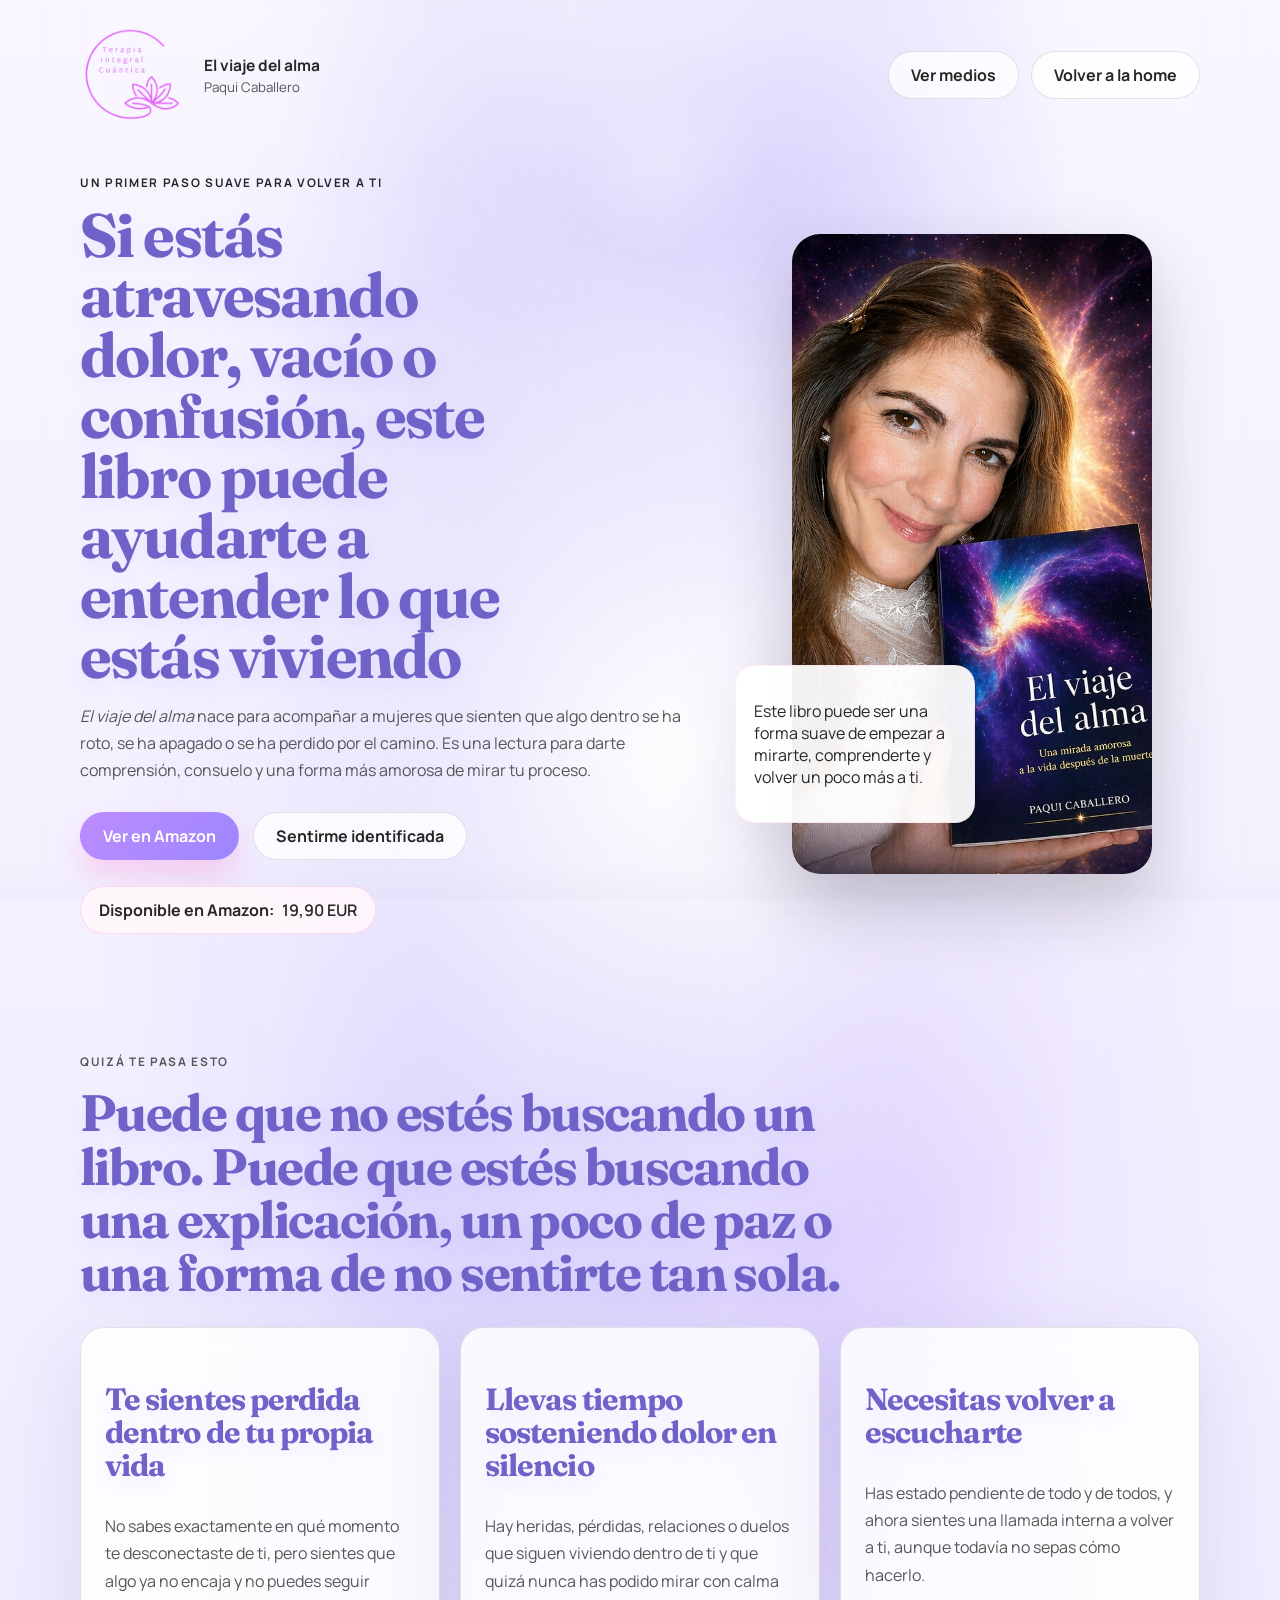
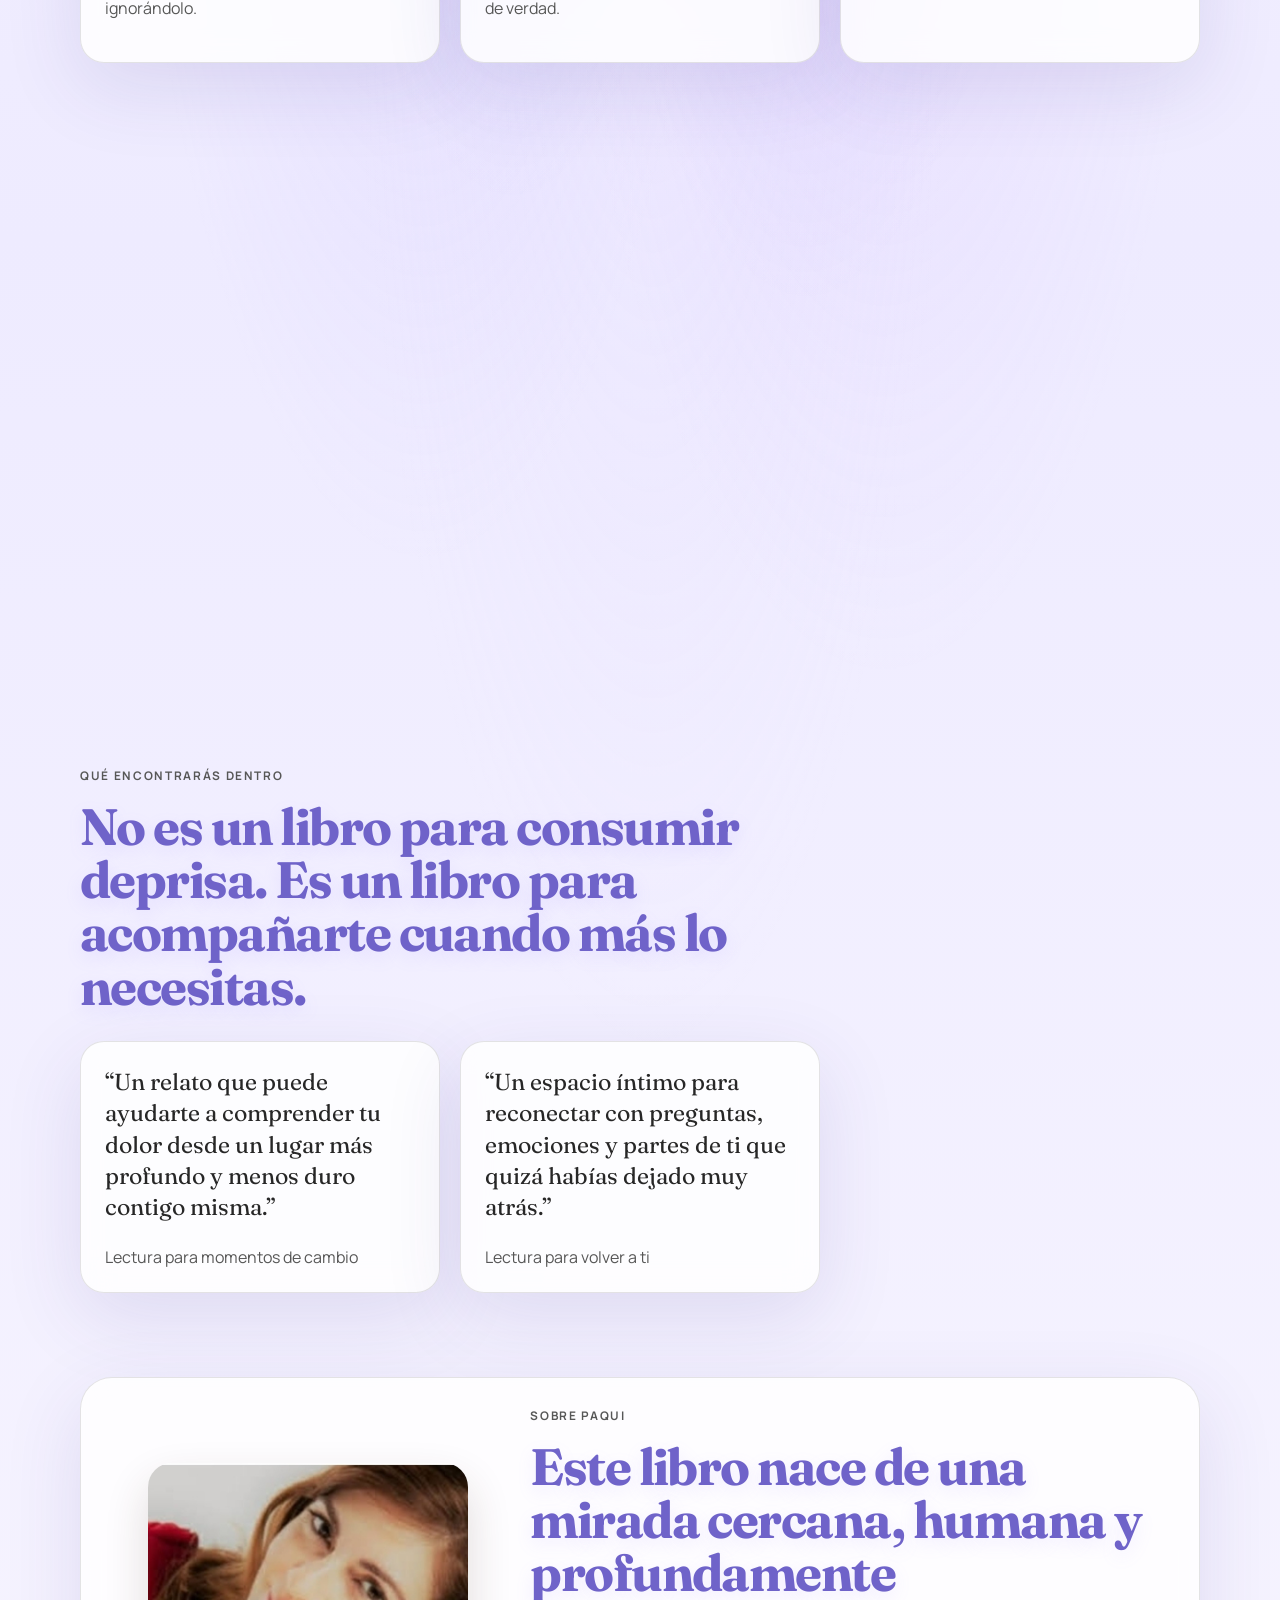
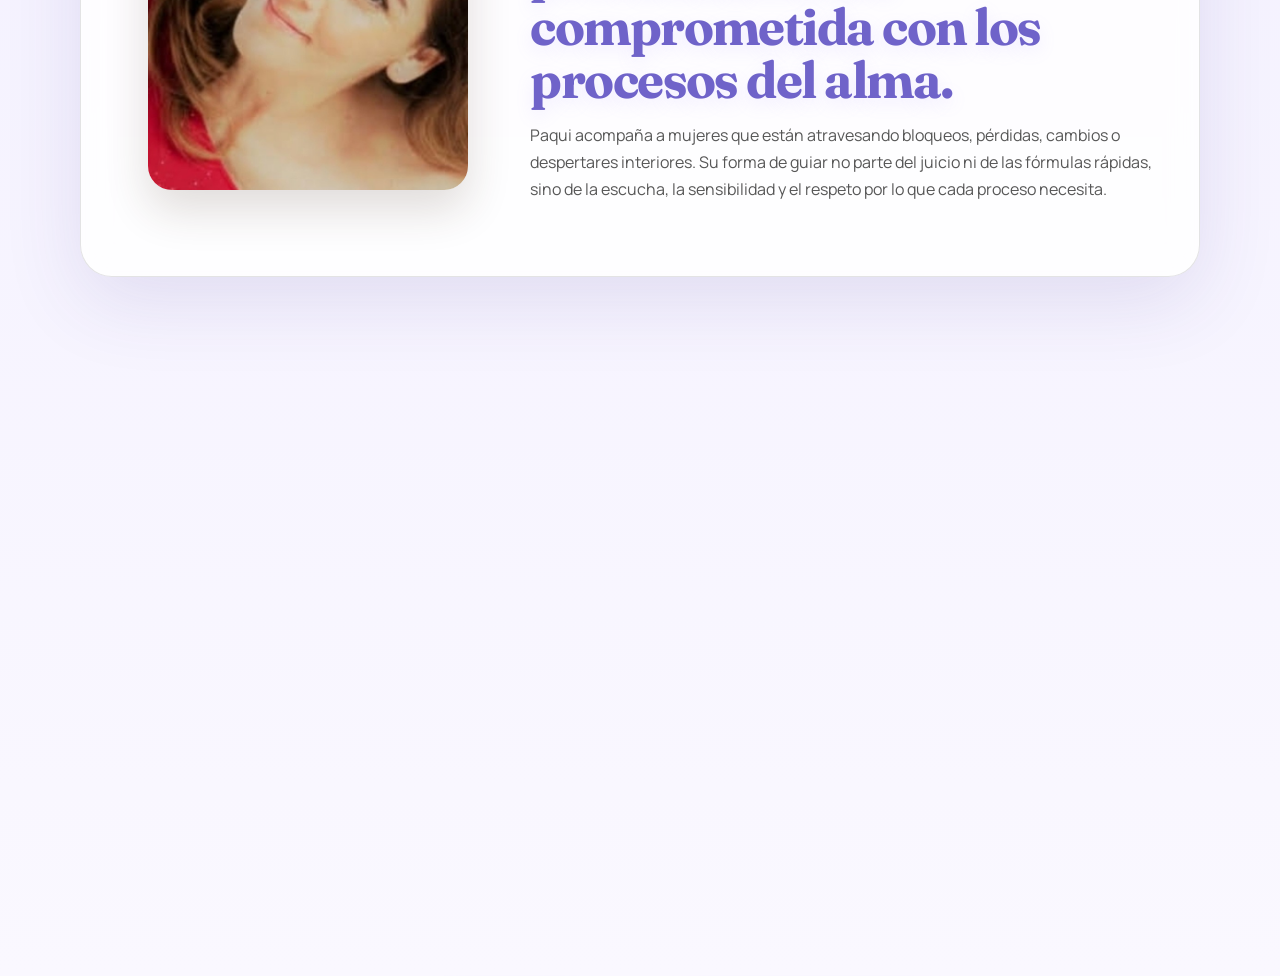
==== libro.html @ ac54642c "Initial commit: Terapia Integral Cuántica site" ====
<!DOCTYPE html>
<html lang="es">
<head>
  <meta charset="UTF-8">
  <meta name="viewport" content="width=device-width, initial-scale=1.0">
  <title>El viaje del alma | Disponible en Amazon</title>
  <meta
    name="description"
    content="Descubre El viaje del alma, el libro de Paqui Caballero, y encuéntralo en Amazon."
  >
  <link rel="preconnect" href="https://fonts.googleapis.com">
  <link rel="preconnect" href="https://fonts.gstatic.com" crossorigin>
  <link href="https://fonts.googleapis.com/css2?family=Fraunces:opsz,wght@9..144,500;9..144,700&family=Manrope:wght@400;500;600;700&display=swap" rel="stylesheet">
  <link rel="stylesheet" href="./styles.css">
</head>
<body class="theme-book">
  <div class="page-shell">
    <header class="site-header simple">
      <a class="brand" href="./index.html">
        <span class="brand-mark">
          <img src="./logo-web.png" alt="Logo de Terapia Integral Cuántica">
        </span>
        <span class="brand-copy">
          <strong>El viaje del alma</strong>
          <small>Paqui Caballero</small>
        </span>
      </a>
      <div class="header-actions">
        <a class="button button-ghost" href="./medios.html">Ver medios</a>
        <a class="button button-ghost" href="./index.html">Volver a la home</a>
      </div>
    </header>

    <main>
      <section class="book-hero">
        <div class="book-copy">
          <p class="eyebrow">Un primer paso suave para volver a ti</p>
          <h1>Si estás atravesando dolor, vacío o confusión, este libro puede ayudarte a entender lo que estás viviendo</h1>
          <p class="hero-text">
            <em>El viaje del alma</em> nace para acompañar a mujeres que sienten que algo dentro se ha roto,
            se ha apagado o se ha perdido por el camino. Es una lectura para darte comprensión, consuelo y una forma
            más amorosa de mirar tu proceso.
          </p>
          <div class="hero-actions">
            <a class="button" href="https://www.amazon.es/El-viaje-del-alma-amorosa/dp/8409813076" target="_blank" rel="noreferrer">Ver en Amazon</a>
            <a class="button button-secondary" href="#que-encontraras">Sentirme identificada</a>
          </div>
          <div class="offer-ribbon">
            <strong>Disponible en Amazon:</strong> 19,90 EUR
          </div>
        </div>
        <div class="book-mock">
          <div class="book-photo-frame">
            <img src="./assets/book/paqui-libro.jpeg" alt="Paqui Caballero sosteniendo el libro El viaje del alma">
          </div>
          <div class="floating-note">
            <p>Este libro puede ser una forma suave de empezar a mirarte, comprenderte y volver un poco más a ti.</p>
          </div>
        </div>
      </section>

      <section class="section" id="que-encontraras">
        <div class="section-heading">
          <p class="eyebrow">Quizá te pasa esto</p>
          <h2>Puede que no estés buscando un libro. Puede que estés buscando una explicación, un poco de paz o una forma de no sentirte tan sola.</h2>
        </div>
        <div class="book-grid">
          <article class="soft-card">
            <h3>Te sientes perdida dentro de tu propia vida</h3>
            <p>No sabes exactamente en qué momento te desconectaste de ti, pero sientes que algo ya no encaja y no puedes seguir ignorándolo.</p>
          </article>
          <article class="soft-card">
            <h3>Llevas tiempo sosteniendo dolor en silencio</h3>
            <p>Hay heridas, pérdidas, relaciones o duelos que siguen viviendo dentro de ti y que quizá nunca has podido mirar con calma de verdad.</p>
          </article>
          <article class="soft-card">
            <h3>Necesitas volver a escucharte</h3>
            <p>Has estado pendiente de todo y de todos, y ahora sientes una llamada interna a volver a ti, aunque todavía no sepas cómo hacerlo.</p>
          </article>
        </div>
      </section>

      <section class="section accent-panel">
        <div class="section-heading narrow">
          <p class="eyebrow">Lo que este libro puede darte</p>
          <h2>No necesitas tenerlo todo claro. A veces solo necesitas una lectura que ponga palabras a lo que te está pasando.</h2>
          <p>
            Este libro está pensado para ayudarte a parar un momento, reconocerte en sus páginas y sentir que lo que vives
            tiene sentido, nombre y un camino posible de transformación.
          </p>
        </div>
        <div class="funnel-grid compact">
          <article>
            <strong>Más comprensión</strong>
            <p>Entender mejor lo que sientes cuando por dentro todo parece confuso.</p>
          </article>
          <article>
            <strong>Más calma</strong>
            <p>Sentir alivio al descubrir que lo que te pasa no es locura ni debilidad.</p>
          </article>
          <article>
            <strong>Más conexión</strong>
            <p>Volver a mirarte con más amor, verdad y profundidad en un momento delicado.</p>
          </article>
        </div>
      </section>

      <section class="section">
        <div class="section-heading">
          <p class="eyebrow">Qué encontrarás dentro</p>
          <h2>No es un libro para consumir deprisa. Es un libro para acompañarte cuando más lo necesitas.</h2>
        </div>
        <div class="testimonial-grid">
          <blockquote>
            <p>“Un relato que puede ayudarte a comprender tu dolor desde un lugar más profundo y menos duro contigo misma.”</p>
            <cite>Lectura para momentos de cambio</cite>
          </blockquote>
          <blockquote>
            <p>“Un espacio íntimo para reconectar con preguntas, emociones y partes de ti que quizá habías dejado muy atrás.”</p>
            <cite>Lectura para volver a ti</cite>
          </blockquote>
        </div>
      </section>

      <section class="section">
        <div class="author-feature">
          <div class="author-feature-image">
            <img src="./media-kit-assets/asset-001.png" alt="Paqui Caballero">
          </div>
          <div class="author-feature-copy section-heading narrow">
            <p class="eyebrow">Sobre Paqui</p>
            <h2>Este libro nace de una mirada cercana, humana y profundamente comprometida con los procesos del alma.</h2>
            <p>
              Paqui acompaña a mujeres que están atravesando bloqueos, pérdidas, cambios o despertares interiores.
              Su forma de guiar no parte del juicio ni de las fórmulas rápidas, sino de la escucha, la sensibilidad
              y el respeto por lo que cada proceso necesita.
            </p>
          </div>
        </div>
      </section>

      <section class="section checkout-panel" id="pedido">
        <div class="checkout-box">
          <div class="checkout-copy">
            <p class="eyebrow">Consíguelo en Amazon</p>
            <h2>Si sientes que este libro es para ti, puedes encontrarlo ya en Amazon.</h2>
            <p>Puedes leer su ficha, ver el precio actualizado y pedirlo directamente desde allí, con la tranquilidad de hacerlo a tu ritmo.</p>
            <ul class="check-list">
              <li>Libro disponible en Amazon</li>
              <li>Precio actual: 19,90 EUR</li>
              <li>Una forma sencilla de empezar cuando lo sientas</li>
            </ul>
          </div>
          <div class="checkout-form checkout-form-static">
            <a class="button" href="https://www.amazon.es/El-viaje-del-alma-amorosa/dp/8409813076" target="_blank" rel="noreferrer">Comprar en Amazon</a>
            <a class="button button-secondary" href="mailto:hola.terapia.integral.cuantica@gmail.com?subject=Consulta%20sobre%20el%20libro%20El%20viaje%20del%20alma">Quiero hacer una consulta</a>
          </div>
        </div>
      </section>
    </main>
  </div>

  <script src="./script.js"></script>
</body>
</html>
---- styles.css ----
:root {
  --bg: #f3efff;
  --panel: rgba(255, 255, 255, 0.84);
  --panel-strong: #ffffff;
  --ink: #272727;
  --muted: #575757;
  --line: rgba(39, 39, 39, 0.12);
  --gold: #9d86ff;
  --gold-deep: #bc8cff;
  --clay: #7f73f2;
  --heading-tint: #6f63c9;
  --heading-shadow: 0 6px 18px rgba(157, 134, 255, 0.14);
  --forest: #272727;
  --mist: #ece4ff;
  --shadow: 0 24px 80px rgba(69, 53, 139, 0.12);
  --radius-xl: 32px;
  --radius-lg: 24px;
  --radius-md: 18px;
  --max-width: 1180px;
}

* {
  box-sizing: border-box;
}

html {
  scroll-behavior: smooth;
  background-color: #f3efff;
}

body {
  margin: 0;
  min-height: 100vh;
  font-family: "Manrope", sans-serif;
  color: var(--ink);
  background-color: #f3efff;
  background:
    radial-gradient(circle at 18% 12%, rgba(255, 255, 255, 0.98), transparent 30%),
    radial-gradient(circle at 78% 16%, rgba(157, 134, 255, 0.16), transparent 28%),
    radial-gradient(circle at 62% 12%, rgba(126, 115, 242, 0.16), transparent 23%),
    radial-gradient(circle at 28% 28%, rgba(203, 183, 255, 0.22), transparent 24%),
    radial-gradient(circle at 24% 78%, rgba(188, 140, 255, 0.08), transparent 26%),
    radial-gradient(circle at 86% 84%, rgba(157, 134, 255, 0.1), transparent 22%),
    linear-gradient(180deg, #faf8ff 0%, #f0ecff 48%, #fbf9ff 100%);
}

body.theme-book {
  background-color: #f1ebff;
  background:
    radial-gradient(circle at 54% 18%, rgba(255, 255, 255, 0.99), transparent 15%),
    radial-gradient(circle at 55% 20%, rgba(255, 236, 207, 0.18), transparent 7%),
    radial-gradient(ellipse at 40% 16%, rgba(92, 98, 230, 0.16), transparent 23%),
    radial-gradient(ellipse at 63% 16%, rgba(123, 103, 244, 0.2), transparent 25%),
    radial-gradient(ellipse at 33% 24%, rgba(167, 144, 255, 0.18), transparent 26%),
    radial-gradient(ellipse at 69% 25%, rgba(188, 140, 255, 0.16), transparent 28%),
    radial-gradient(ellipse at 51% 30%, rgba(219, 205, 255, 0.16), transparent 34%),
    linear-gradient(180deg, #f9f6ff 0%, #eeebff 44%, #faf8ff 100%);
}

body::before {
  content: "";
  position: fixed;
  inset: 0;
  pointer-events: none;
  background:
    radial-gradient(circle at 50% 24%, rgba(255, 255, 255, 0.12), transparent 18%),
    linear-gradient(transparent 95%, rgba(39, 39, 39, 0.025) 100%),
    repeating-linear-gradient(
      90deg,
      transparent 0,
      transparent 42px,
      rgba(157, 134, 255, 0.018) 42px,
      rgba(157, 134, 255, 0.018) 43px
    );
  opacity: 0.68;
}

body.theme-book::before {
  background:
    radial-gradient(circle at 52% 18%, rgba(255, 255, 255, 0.34), transparent 10%),
    radial-gradient(ellipse at 43% 22%, rgba(163, 149, 255, 0.1), transparent 18%),
    radial-gradient(ellipse at 59% 22%, rgba(122, 107, 242, 0.12), transparent 18%),
    linear-gradient(transparent 95%, rgba(39, 39, 39, 0.02) 100%),
    repeating-linear-gradient(
      90deg,
      transparent 0,
      transparent 42px,
      rgba(157, 134, 255, 0.014) 42px,
      rgba(157, 134, 255, 0.014) 43px
    );
  opacity: 0.76;
}

.page-shell {
  width: min(calc(100% - 32px), var(--max-width));
  margin: 0 auto;
  padding-bottom: 64px;
}

.site-header {
  position: sticky;
  top: 0;
  z-index: 10;
  display: flex;
  align-items: center;
  justify-content: space-between;
  gap: 18px;
  padding: 20px 0;
  backdrop-filter: blur(16px);
}

.site-header.simple {
  position: relative;
}

.brand {
  display: inline-flex;
  align-items: center;
  gap: 14px;
  text-decoration: none;
  color: inherit;
}

.brand-mark {
  display: inline-grid;
  place-items: center;
  width: 110px;
  height: 110px;
  border-radius: 0;
  background: transparent;
  border: 0;
  font-weight: 700;
  letter-spacing: 0.08em;
  overflow: hidden;
  box-shadow: none;
}

.brand-mark img {
  width: 110px;
  height: 110px;
  object-fit: contain;
  display: block;
}

.brand-copy {
  display: flex;
  flex-direction: column;
  gap: 2px;
}

.brand-copy strong {
  font-size: 0.97rem;
}

.brand-copy small {
  color: var(--muted);
}

.site-nav {
  display: inline-flex;
  gap: 20px;
  flex-wrap: wrap;
}

.site-nav a {
  color: var(--muted);
  text-decoration: none;
  font-size: 0.96rem;
}

.site-nav a:hover,
.site-nav a:focus-visible {
  color: var(--ink);
}

.header-actions {
  display: flex;
  gap: 12px;
  flex-wrap: wrap;
}

.button {
  display: inline-flex;
  align-items: center;
  justify-content: center;
  min-height: 48px;
  padding: 0 22px;
  border-radius: 999px;
  border: 1px solid transparent;
  background: linear-gradient(135deg, var(--gold-deep), var(--gold));
  color: #ffffff;
  font-weight: 700;
  text-decoration: none;
  box-shadow: 0 16px 28px rgba(255, 102, 196, 0.24);
  transition: transform 180ms ease, box-shadow 180ms ease, background 180ms ease;
}

.button:hover,
.button:focus-visible {
  transform: translateY(-2px);
  box-shadow: 0 22px 32px rgba(255, 102, 196, 0.34);
}

.button[disabled] {
  opacity: 0.72;
  pointer-events: none;
  transform: none;
  box-shadow: none;
}

.button-secondary,
.button-ghost {
  background: rgba(255, 255, 255, 0.76);
  color: var(--ink);
  border-color: rgba(39, 39, 39, 0.12);
  box-shadow: none;
}

.hero,
.book-hero {
  display: grid;
  grid-template-columns: 1.25fr 0.9fr;
  gap: 32px;
  align-items: center;
  padding: 24px 0 34px;
}

.media-hero {
  display: grid;
  grid-template-columns: 1.2fr 0.8fr;
  gap: 28px;
  align-items: center;
  padding: 22px 0 32px;
}

.media-hero-card,
.press-card,
.media-callout-card {
  background: var(--panel);
  border: 1px solid var(--line);
  box-shadow: var(--shadow);
  border-radius: var(--radius-xl);
  backdrop-filter: blur(14px);
}

.media-hero-card {
  padding: 28px;
}

.media-stat + .media-stat {
  margin-top: 18px;
}

.media-stat strong {
  display: block;
  font-family: "Fraunces", serif;
  font-size: 3rem;
  line-height: 0.95;
  margin-bottom: 6px;
}

.media-stat span,
.media-hero-card p {
  color: var(--muted);
  line-height: 1.7;
}

.press-grid {
  display: grid;
  grid-template-columns: repeat(2, minmax(0, 1fr));
  gap: 22px;
}

.press-card {
  display: grid;
  gap: 16px;
  padding: 24px;
}

.press-card h3 {
  margin: 0;
}

.press-card p {
  margin: 0;
  color: var(--muted);
  line-height: 1.72;
}

.press-meta {
  display: flex;
  gap: 10px;
  flex-wrap: wrap;
  align-items: center;
  color: var(--muted);
  font-size: 0.95rem;
}

.media-callout-card {
  display: grid;
  grid-template-columns: 1.15fr auto;
  gap: 22px;
  align-items: center;
  padding: 28px 30px;
}

.media-callout-card h2 {
  margin: 0;
}

.media-video-card {
  display: grid;
  grid-template-columns: 1.02fr 0.98fr;
  gap: 24px;
  align-items: center;
  padding: 24px;
  background: var(--panel);
  border: 1px solid var(--line);
  border-radius: var(--radius-xl);
  box-shadow: var(--shadow);
  backdrop-filter: blur(14px);
}

.media-video-grid {
  display: grid;
  gap: 22px;
}

.media-video-copy h3 {
  margin: 12px 0 12px;
}

.media-video-copy p {
  margin: 0 0 20px;
  color: var(--muted);
  line-height: 1.75;
}

.media-hero h1,
.hero h1,
.book-hero h1,
.section-heading h2,
.contact-panel h2,
.checkout-copy h2,
.offer-copy h3,
.program-card h3,
.soft-card h3,
.method-card h3,
.press-card h3,
.media-video-copy h3,
.media-callout-card h2,
.faq-list summary,
.trust-strip strong {
  font-family: "Fraunces", serif;
  font-weight: 700;
  letter-spacing: -0.03em;
  color: var(--heading-tint);
  text-shadow: var(--heading-shadow);
}

.media-hero h1,
.hero h1,
.book-hero h1 {
  font-size: clamp(2.35rem, 4.8vw, 4.6rem);
  line-height: 0.98;
  margin: 0 0 16px;
  max-width: 12ch;
}

.hero-text,
.section-heading p,
.offer-copy p,
.program-card p,
.faq-list p,
.contact-panel p,
.checkout-copy p,
.soft-card p {
  color: var(--muted);
  line-height: 1.7;
}

.eyebrow {
  margin: 0 0 14px;
  text-transform: uppercase;
  letter-spacing: 0.14em;
  font-size: 0.74rem;
  font-weight: 700;
  color: var(--forest);
}

.hero-actions,
.contact-actions {
  display: flex;
  gap: 14px;
  flex-wrap: wrap;
  margin-top: 28px;
}

.hero-signals,
.ladder,
.check-list {
  margin: 28px 0 0;
  padding-left: 18px;
  color: var(--muted);
  line-height: 1.75;
}

.hero-card,
.offer-spotlight,
.program-card,
.method-card,
.soft-card,
.checkout-box,
.trust-strip,
.contact-panel,
.testimonial-grid blockquote,
.faq-list details,
.retreat-card,
.community-section,
.accent-panel {
  background: var(--panel);
  border: 1px solid var(--line);
  box-shadow: var(--shadow);
  backdrop-filter: blur(14px);
}

.hero-card {
  padding: 28px;
  border-radius: var(--radius-xl);
  position: relative;
  overflow: hidden;
}

.portrait-wrap {
  display: flex;
  justify-content: center;
  margin-bottom: 20px;
}

.paqui-portrait {
  width: 180px;
  height: 180px;
  object-fit: cover;
  border-radius: 50%;
  border: 6px solid rgba(255, 252, 247, 0.82);
  box-shadow: 0 18px 34px rgba(71, 43, 26, 0.18);
}

.hero-card-note {
  margin: 20px 0 0;
  color: var(--muted);
  line-height: 1.65;
}

.author-feature {
  display: grid;
  grid-template-columns: 0.62fr 1fr;
  gap: 24px;
  align-items: center;
  padding: 28px;
  background: var(--panel);
  border: 1px solid var(--line);
  border-radius: var(--radius-xl);
  box-shadow: var(--shadow);
  backdrop-filter: blur(14px);
}

.author-feature-image img {
  width: 100%;
  max-width: 320px;
  display: block;
  margin: 0 auto;
  border-radius: var(--radius-lg);
  object-fit: cover;
  box-shadow: 0 20px 44px rgba(71, 43, 26, 0.16);
}

.author-feature-copy {
  margin-bottom: 0;
}

.hero-card::after,
.book-cover::after {
  content: "";
  position: absolute;
  inset: auto -20% -30% 20%;
  height: 180px;
  background: radial-gradient(circle, rgba(255, 102, 196, 0.28), transparent 60%);
}

.card-kicker,
.tag,
.price-card-top,
.scenic-label,
.book-cover-top {
  display: inline-flex;
  padding: 8px 12px;
  border-radius: 999px;
  background: rgba(255, 102, 196, 0.12);
  color: var(--forest);
  font-size: 0.8rem;
  font-weight: 700;
}

.trust-strip {
  display: grid;
  grid-template-columns: repeat(2, minmax(0, 1fr));
  gap: 22px;
  padding: 24px;
  border-radius: var(--radius-lg);
}

.trust-strip strong {
  display: block;
  margin-bottom: 8px;
  font-size: 1.2rem;
}

.section {
  padding: 84px 0 0;
}

.section-heading {
  max-width: 760px;
  margin-bottom: 28px;
}

.section-heading h2,
.contact-panel h2,
.checkout-copy h2,
.media-callout-card h2 {
  font-size: clamp(2rem, 4vw, 3.4rem);
  line-height: 1.04;
  margin: 0 0 14px;
}

.offer-copy h3,
.program-card h3,
.soft-card h3,
.method-card h3,
.press-card h3,
.media-video-copy h3 {
  font-size: clamp(1.55rem, 2.4vw, 2rem);
  line-height: 1.08;
}

.section-heading.narrow {
  max-width: 640px;
}

.method-grid,
.program-grid,
.testimonial-grid,
.book-grid,
.funnel-grid {
  display: grid;
  gap: 20px;
}

.method-grid,
.funnel-grid {
  grid-template-columns: repeat(4, minmax(0, 1fr));
}

.funnel-grid.compact {
  grid-template-columns: repeat(3, minmax(0, 1fr));
}

.program-grid,
.testimonial-grid,
.book-grid {
  grid-template-columns: repeat(3, minmax(0, 1fr));
}

.method-card,
.program-card,
.soft-card,
.testimonial-grid blockquote,
.funnel-grid article {
  padding: 24px;
  border-radius: var(--radius-lg);
}

.method-card span {
  display: inline-block;
  margin-bottom: 18px;
  font-weight: 700;
  color: var(--gold-deep);
}

.accent-panel {
  padding: 36px;
  border-radius: var(--radius-xl);
}

.funnel-grid article strong {
  display: block;
  margin-bottom: 8px;
}

.offer-spotlight {
  display: grid;
  grid-template-columns: 1.3fr 0.75fr;
  gap: 22px;
  padding: 28px;
  border-radius: var(--radius-xl);
}

.price-card {
  background: linear-gradient(180deg, rgba(255, 250, 255, 0.98), rgba(248, 236, 255, 0.98));
  border: 1px solid rgba(223, 99, 231, 0.22);
  box-shadow: 0 24px 70px rgba(124, 92, 255, 0.16);
  color: var(--ink);
  padding: 28px;
  border-radius: var(--radius-lg);
}

.price-card-session {
  background:
    radial-gradient(circle at 50% 14%, rgba(255, 241, 186, 0.42), transparent 20%),
    radial-gradient(circle at 26% 24%, rgba(255, 95, 173, 0.18), transparent 30%),
    radial-gradient(circle at 78% 28%, rgba(124, 92, 255, 0.18), transparent 34%),
    linear-gradient(180deg, rgba(255, 252, 255, 0.98), rgba(244, 234, 255, 0.98));
  color: var(--ink);
}

.price-old {
  text-decoration: line-through;
  color: rgba(39, 39, 39, 0.58);
  margin: 20px 0 0;
}

.price-now,
.program-price,
.retreat-price {
  font-family: "Fraunces", serif;
  font-size: 2.6rem;
  margin: 0 0 16px;
}

.price-card-session .price-card-top {
  background: rgba(114, 69, 164, 0.12);
  color: #6e378e;
}

.price-card-session .button {
  min-width: 190px;
}

.program-card.featured {
  background: linear-gradient(180deg, rgba(255, 247, 252, 0.98), rgba(255, 232, 245, 0.98));
  transform: translateY(-10px);
}

.program-card .button,
.retreat-card.details .button {
  margin-top: 8px;
}

.retreat-layout {
  display: grid;
  grid-template-columns: 1.2fr 0.9fr;
  gap: 22px;
}

.retreat-form-frame {
  overflow: hidden;
  border-radius: 24px;
  border: 1px solid rgba(157, 134, 255, 0.18);
  background: rgba(255, 255, 255, 0.9);
  box-shadow: 0 22px 50px rgba(69, 53, 139, 0.12);
}

.retreat-form-frame iframe {
  width: 100%;
  min-height: 1200px;
  border: 0;
  display: block;
  background: #ffffff;
}

.retreat-interest-form {
  display: grid;
  gap: 16px;
}

.retreat-form-grid {
  display: grid;
  grid-template-columns: repeat(2, minmax(0, 1fr));
  gap: 16px;
}

.retreat-interest-form label {
  display: grid;
  gap: 8px;
  color: var(--muted);
  font-weight: 600;
}

.retreat-interest-form input,
.retreat-interest-form select,
.retreat-interest-form textarea {
  width: 100%;
  min-height: 52px;
  border-radius: 16px;
  border: 1px solid rgba(39, 39, 39, 0.14);
  background: rgba(255, 255, 255, 0.96);
  padding: 0 16px;
  font: inherit;
  color: var(--ink);
}

.retreat-interest-form select {
  appearance: none;
  background-image:
    linear-gradient(45deg, transparent 50%, rgba(127, 115, 242, 0.9) 50%),
    linear-gradient(135deg, rgba(127, 115, 242, 0.9) 50%, transparent 50%);
  background-position:
    calc(100% - 22px) calc(50% - 3px),
    calc(100% - 16px) calc(50% - 3px);
  background-size: 6px 6px, 6px 6px;
  background-repeat: no-repeat;
}

.retreat-interest-form textarea {
  min-height: 128px;
  padding: 14px 16px;
  resize: vertical;
}

.retreat-form-consent {
  display: grid;
  grid-template-columns: auto 1fr;
  align-items: start;
  gap: 12px;
  margin-top: 4px;
  padding: 14px 16px;
  border-radius: 18px;
  background: rgba(245, 241, 255, 0.86);
  border: 1px solid rgba(157, 134, 255, 0.16);
}

.retreat-form-consent input {
  appearance: auto;
  min-height: auto;
  width: auto;
  margin: 4px 0 0;
  padding: 0;
  border: 0;
  background: transparent;
  box-shadow: none;
}

.retreat-form-actions {
  display: flex;
  gap: 12px;
  flex-wrap: wrap;
  margin-top: 6px;
}

.retreat-form-note {
  margin: 0;
  color: var(--muted);
  line-height: 1.7;
}

.retreat-form-note.is-success {
  color: #4d3aa9;
  font-weight: 600;
}

.retreat-modal {
  position: fixed;
  inset: 0;
  z-index: 999;
  display: none;
}

.retreat-modal.is-open {
  display: block;
}

.retreat-modal-backdrop {
  position: absolute;
  inset: 0;
  background: rgba(34, 26, 73, 0.48);
  backdrop-filter: blur(6px);
}

.retreat-modal-dialog {
  position: relative;
  width: min(920px, calc(100% - 28px));
  max-height: calc(100vh - 64px);
  margin: 32px auto;
  padding: 30px 28px 28px;
  overflow: auto;
  background:
    radial-gradient(circle at 74% 12%, rgba(157, 134, 255, 0.14), transparent 24%),
    radial-gradient(circle at 24% 18%, rgba(188, 140, 255, 0.12), transparent 22%),
    rgba(255, 255, 255, 0.96);
  border: 1px solid rgba(157, 134, 255, 0.18);
  border-radius: 30px;
  box-shadow: 0 30px 90px rgba(44, 35, 97, 0.24);
}

.retreat-modal-dialog .section-heading {
  max-width: none;
  margin-bottom: 20px;
  padding-right: 56px;
}

.retreat-modal-dialog .section-heading h2 {
  font-size: clamp(1.9rem, 3vw, 3rem);
  line-height: 1.02;
}

.retreat-modal-close {
  position: absolute;
  top: 18px;
  right: 18px;
  display: grid;
  place-items: center;
  width: 44px;
  height: 44px;
  border: 1px solid rgba(157, 134, 255, 0.16);
  border-radius: 999px;
  background: rgba(255, 255, 255, 0.94);
  color: var(--clay);
  font-size: 1.9rem;
  line-height: 1;
  cursor: pointer;
  box-shadow: 0 12px 28px rgba(69, 53, 139, 0.12);
  z-index: 2;
}

.retreat-modal-close:hover,
.retreat-modal-close:focus-visible {
  transform: translateY(-1px);
}

.retreat-card {
  border-radius: var(--radius-xl);
  overflow: hidden;
}

.retreat-card.scenic {
  min-height: 0;
  position: relative;
  overflow: hidden;
}

.scenic-label {
  position: absolute;
  top: 18px;
  left: 50%;
  transform: translateX(-50%);
  z-index: 2;
  background: rgba(255, 255, 255, 0.82);
  border: 1px solid rgba(255, 102, 196, 0.2);
  box-shadow: 0 10px 24px rgba(39, 39, 39, 0.08);
}

.retreat-card.details {
  padding: 28px;
}

.retreat-slider {
  display: grid;
  grid-template-columns: auto 1fr auto;
  gap: 12px;
  align-items: center;
  margin-top: 18px;
}

.retreat-slider-hero {
  height: 390px;
  margin-top: 0;
}

.retreat-slider-viewport {
  overflow: hidden;
  border-radius: var(--radius-lg);
  border: 1px solid var(--line);
  box-shadow: var(--shadow);
  background: #fff;
}

.retreat-slider-track {
  display: flex;
  transition: transform 320ms ease;
}

.retreat-slide {
  min-width: 100%;
  margin: 0;
  position: relative;
}

.retreat-slide::after {
  content: "";
  position: absolute;
  inset: auto 0 0 0;
  height: 34%;
  background: linear-gradient(180deg, rgba(39, 39, 39, 0), rgba(39, 39, 39, 0.2));
  pointer-events: none;
}

.retreat-slide img {
  width: 100%;
  height: 180px;
  object-fit: cover;
  object-position: center center;
  display: block;
}

.retreat-slider-hero .retreat-slider-viewport,
.retreat-slider-hero .retreat-slider-track,
.retreat-slider-hero .retreat-slide {
  height: 100%;
}

.retreat-slider-hero .retreat-slide img {
  height: 100%;
}

.retreat-slider-hero .retreat-slide:nth-child(1) img {
  object-position: center 62%;
}

.retreat-slider-hero .retreat-slide:nth-child(2) img {
  object-position: center 72%;
}

.retreat-slider-hero .retreat-slide:nth-child(3) img {
  object-position: center 68%;
}

.retreat-slider-nav {
  width: 42px;
  height: 42px;
  border-radius: 999px;
  border: 1px solid rgba(39, 39, 39, 0.12);
  background: rgba(255, 255, 255, 0.92);
  color: var(--gold);
  font-size: 1.7rem;
  line-height: 1;
  cursor: pointer;
  box-shadow: 0 10px 22px rgba(39, 39, 39, 0.08);
}

.retreat-slider-nav:hover,
.retreat-slider-nav:focus-visible {
  transform: translateY(-1px);
}

.community-section {
  padding: 36px;
  border-radius: var(--radius-xl);
}

.testimonial-grid blockquote {
  margin: 0;
}

.testimonial-grid p {
  font-family: "Fraunces", serif;
  font-size: 1.45rem;
  line-height: 1.35;
  margin-top: 0;
}

.testimonial-grid cite {
  font-style: normal;
  color: var(--muted);
}

.video-testimonial-grid {
  display: grid;
  grid-template-columns: repeat(2, minmax(0, 1fr));
  gap: 22px;
}

.video-testimonial-card {
  padding: 22px;
  background: var(--panel);
  border: 1px solid var(--line);
  border-radius: var(--radius-xl);
  box-shadow: var(--shadow);
  backdrop-filter: blur(14px);
}

.video-embed-wrap {
  position: relative;
  aspect-ratio: 16 / 9;
  overflow: hidden;
  border-radius: 22px;
  background:
    radial-gradient(circle at 52% 16%, rgba(255, 255, 255, 0.24), transparent 20%),
    linear-gradient(135deg, rgba(105, 94, 227, 0.28), rgba(188, 140, 255, 0.2));
  box-shadow: 0 18px 40px rgba(69, 53, 139, 0.14);
}

.video-embed-wrap iframe {
  width: 100%;
  height: 100%;
  border: 0;
  display: block;
}

.video-testimonial-card h3 {
  margin: 18px 0 10px;
  font-family: "Fraunces", serif;
  font-size: 1.7rem;
  line-height: 1.15;
}

.video-testimonial-card p {
  margin: 0;
  color: var(--muted);
  line-height: 1.7;
}

.media-feature-card {
  display: grid;
  grid-template-columns: 1.05fr 0.95fr;
  gap: 24px;
  align-items: center;
  padding: 24px;
  background: var(--panel);
  border: 1px solid var(--line);
  border-radius: var(--radius-xl);
  box-shadow: var(--shadow);
  backdrop-filter: blur(14px);
}

.media-feature-video {
  box-shadow: 0 22px 48px rgba(69, 53, 139, 0.16);
}

.media-feature-copy h3 {
  margin: 0 0 12px;
  font-family: "Fraunces", serif;
  font-size: 2rem;
  line-height: 1.08;
}

.media-feature-copy p {
  margin: 0 0 20px;
  color: var(--muted);
  line-height: 1.75;
}

.visual-quote-card {
  display: grid;
  grid-template-columns: 0.92fr 1.08fr;
  gap: 24px;
  align-items: center;
  padding: 28px;
  background: var(--panel);
  border: 1px solid var(--line);
  border-radius: var(--radius-xl);
  box-shadow: var(--shadow);
  backdrop-filter: blur(14px);
}

.visual-quote-image img {
  width: 100%;
  display: block;
  border-radius: var(--radius-lg);
  object-fit: cover;
  min-height: 420px;
}

.visual-quote-copy h2 {
  margin-top: 0;
}

.faq-list {
  display: grid;
  gap: 14px;
}

.faq-list details {
  padding: 20px 22px;
  border-radius: var(--radius-md);
}

.faq-list summary {
  cursor: pointer;
  font-size: clamp(1.2rem, 1.8vw, 1.45rem);
  line-height: 1.2;
}

.contact-panel {
  display: grid;
  grid-template-columns: 1.2fr auto;
  gap: 22px;
  align-items: center;
  padding: 28px 32px;
  border-radius: var(--radius-xl);
  margin-top: 84px;
}

.book-hero {
  padding-top: 24px;
}

.offer-ribbon {
  display: inline-flex;
  gap: 8px;
  margin-top: 26px;
  padding: 12px 18px;
  border-radius: 999px;
  background: rgba(255, 248, 252, 0.92);
  border: 1px solid rgba(255, 102, 196, 0.22);
  font-weight: 600;
}

.book-mock {
  position: relative;
  min-height: 520px;
  display: grid;
  place-items: center;
}

.book-photo-frame {
  width: min(360px, 84%);
  border-radius: 28px;
  overflow: hidden;
  box-shadow: 0 32px 70px rgba(39, 39, 39, 0.22);
  background: #ffffff;
}

.book-photo-frame img {
  display: block;
  width: 100%;
  height: auto;
}

.floating-note {
  position: absolute;
  left: -2%;
  bottom: 8%;
  max-width: 240px;
  padding: 18px;
  border-radius: 20px;
  background: rgba(255, 255, 255, 0.94);
  border: 1px solid rgba(255, 102, 196, 0.12);
  box-shadow: var(--shadow);
  z-index: 2;
}

.checkout-panel {
  padding-bottom: 64px;
}

.checkout-box {
  display: grid;
  grid-template-columns: 1fr 0.95fr;
  gap: 28px;
  padding: 28px;
  border-radius: var(--radius-xl);
}

.checkout-form {
  display: grid;
  gap: 16px;
  align-content: start;
}

.checkout-form label {
  display: grid;
  gap: 8px;
  color: var(--muted);
  font-weight: 600;
}

.checkout-form input {
  min-height: 52px;
  border-radius: 16px;
  border: 1px solid rgba(39, 39, 39, 0.14);
  background: rgba(255, 255, 255, 0.96);
  padding: 0 16px;
  font: inherit;
}

.checkbox {
  grid-template-columns: auto 1fr;
  align-items: start;
  gap: 12px;
}

.checkbox input {
  min-height: auto;
  margin-top: 4px;
}

.soft-card {
  min-height: 210px;
}

.theme-book .page-shell {
  max-width: 1120px;
}

.reveal {
  opacity: 0;
  transform: translateY(28px);
  transition: opacity 560ms ease, transform 560ms ease;
}

.reveal.is-visible {
  opacity: 1;
  transform: translateY(0);
}

@media (max-width: 980px) {
  .hero,
  .book-hero,
  .media-hero,
  .offer-spotlight,
  .retreat-layout,
  .checkout-box,
  .contact-panel,
  .visual-quote-card,
  .media-video-card,
  .media-callout-card,
  .media-feature-card,
  .author-feature,
  .trust-strip {
    grid-template-columns: 1fr;
  }

  .site-header {
    flex-wrap: wrap;
    justify-content: center;
  }

  .site-nav {
    justify-content: center;
  }

  .method-grid,
  .program-grid,
  .testimonial-grid,
  .video-testimonial-grid,
  .press-grid,
  .book-grid,
  .funnel-grid,
  .funnel-grid.compact {
    grid-template-columns: 1fr;
  }

  .retreat-form-grid {
    grid-template-columns: 1fr;
  }

  .retreat-modal-dialog {
    width: min(100% - 20px, 920px);
    max-height: calc(100vh - 24px);
    margin: 12px auto;
    padding: 24px 18px 18px;
    border-radius: 24px;
  }

  .retreat-modal-dialog .section-heading {
    padding-right: 44px;
  }

  .retreat-modal-dialog .section-heading h2 {
    font-size: clamp(1.7rem, 7vw, 2.3rem);
  }

  .retreat-slider {
    grid-template-columns: 1fr;
  }

  .retreat-slider-nav {
    display: none;
  }

  .hero h1,
  .book-hero h1 {
    max-width: 100%;
  }

  .book-mock {
    min-height: auto;
  }

  .floating-note {
    position: static;
    margin-top: 18px;
  }
}

@media (max-width: 720px) {
  .retreat-modal-dialog {
    max-height: calc(100vh - 16px);
    margin: 8px auto;
    padding: 22px 16px 16px;
    border-radius: 22px;
  }

  .retreat-modal-close {
    top: 12px;
    right: 12px;
    width: 40px;
    height: 40px;
    font-size: 1.6rem;
  }

  body::before {
    display: none;
  }

  .brand-mark,
  .brand-mark img {
    width: 58px;
    height: 58px;
  }

  .page-shell {
    width: min(calc(100% - 20px), var(--max-width));
  }

  .site-header {
    display: grid;
    grid-template-columns: minmax(0, 1fr) auto;
    grid-template-areas:
      "brand cta"
      "nav nav";
    gap: 10px 12px;
    align-items: center;
  }

  .site-header .brand {
    grid-area: brand;
    gap: 10px;
    min-width: 0;
  }

  .site-header .site-nav {
    grid-area: nav;
    justify-content: flex-start;
    flex-wrap: nowrap;
    overflow-x: auto;
    overflow-y: hidden;
    white-space: nowrap;
    gap: 18px;
    padding: 2px 2px 6px;
    scrollbar-width: none;
    -ms-overflow-style: none;
  }

  .site-header .site-nav::-webkit-scrollbar {
    display: none;
  }

  .site-header > .button,
  .site-header > .header-actions {
    grid-area: cta;
    justify-self: end;
    width: auto;
  }

  .site-header .button-ghost,
  .site-header .header-actions .button-ghost {
    width: auto;
    min-height: 40px;
    padding: 0 16px;
    font-size: 0.94rem;
  }

  .brand-copy {
    min-width: 0;
  }

  .brand-copy strong {
    font-size: 0.9rem;
    white-space: nowrap;
    overflow: hidden;
    text-overflow: ellipsis;
  }

  .brand-copy small {
    font-size: 0.82rem;
  }

  .site-nav a {
    flex: 0 0 auto;
    font-size: 0.95rem;
  }

  .hero,
  .book-hero {
    padding-top: 16px;
  }

  .section {
    padding-top: 66px;
  }

  .hero-card,
  .accent-panel,
  .community-section,
  .offer-spotlight,
  .checkout-box,
  .contact-panel,
  .site-header {
    padding: 16px;
  }

  .site-header {
    backdrop-filter: none;
    background: rgba(255, 255, 255, 0.94);
    border-radius: 24px;
  }

  .button,
  .button-secondary,
  .button-ghost {
    width: 100%;
  }

  .header-actions {
    width: auto;
    justify-content: flex-end;
  }

  .retreat-form-actions {
    flex-direction: column;
  }

  .hero-actions,
  .contact-actions {
    flex-direction: column;
  }
}
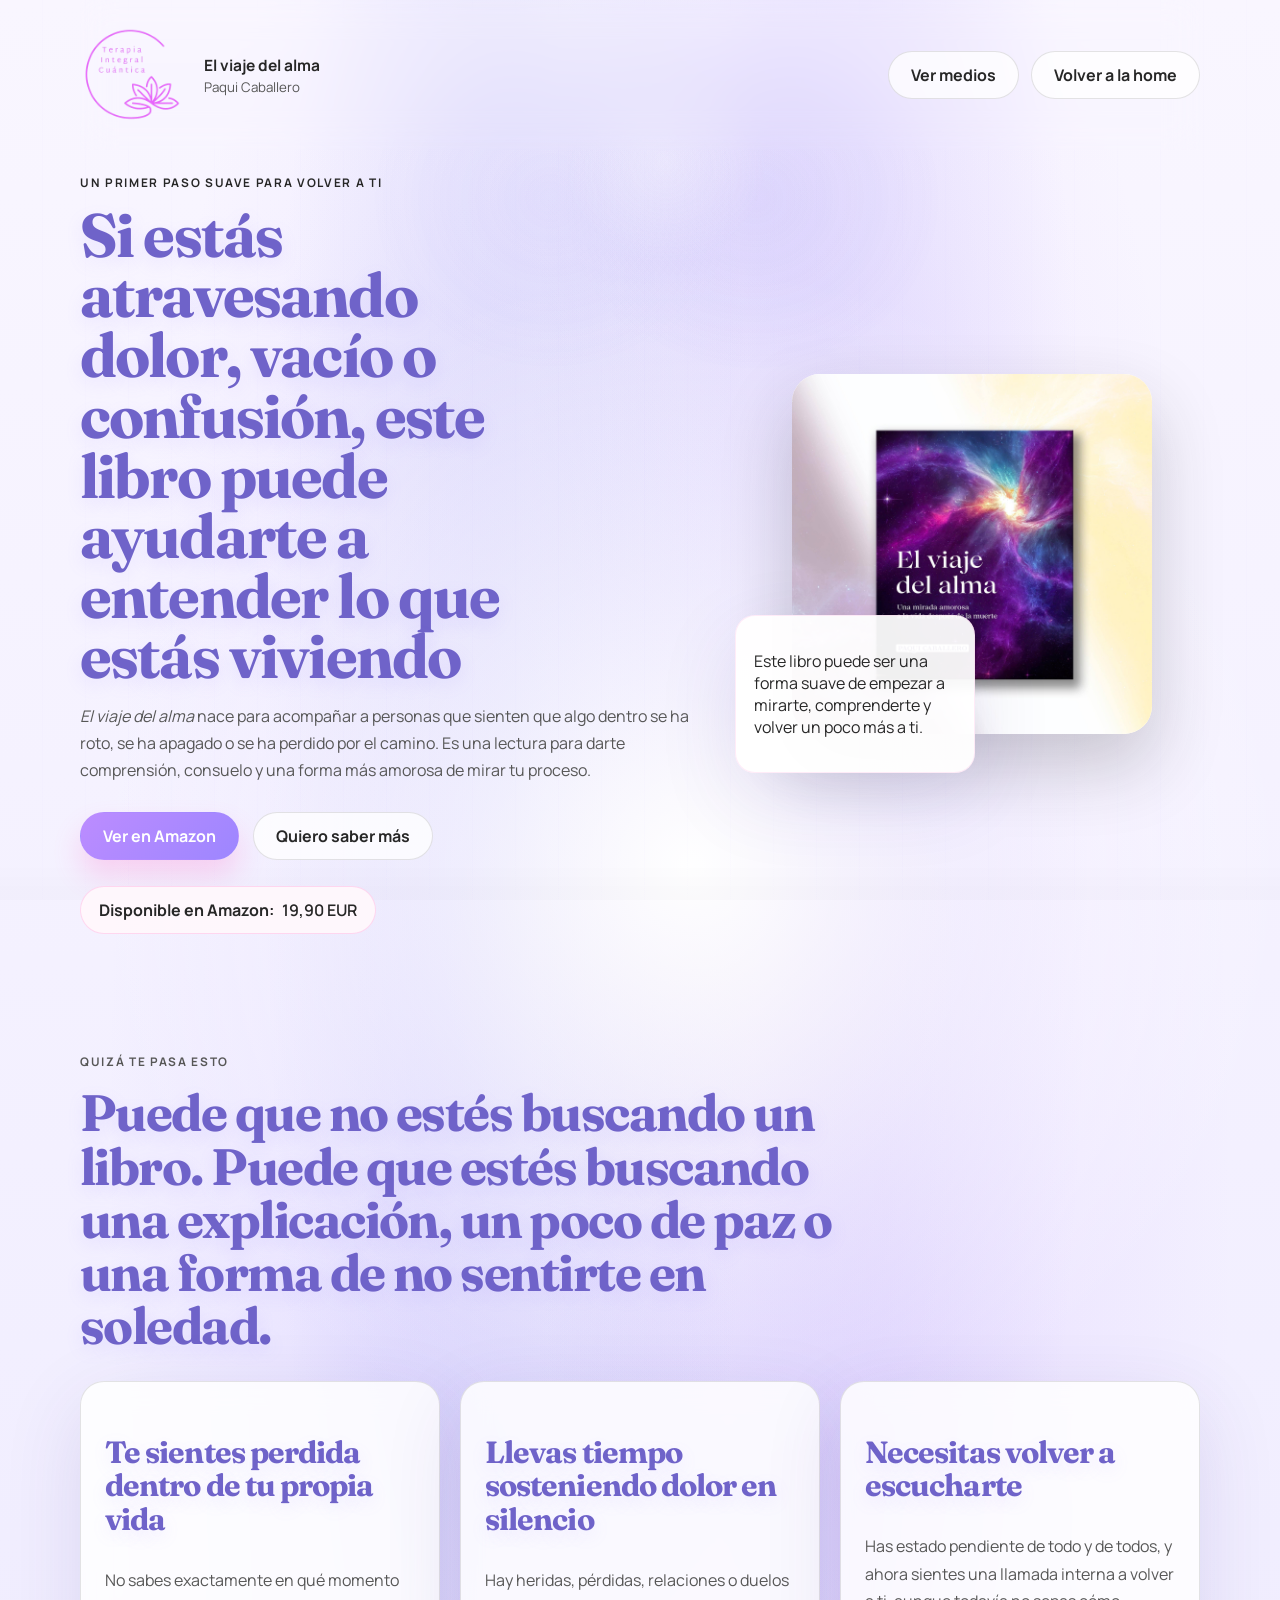
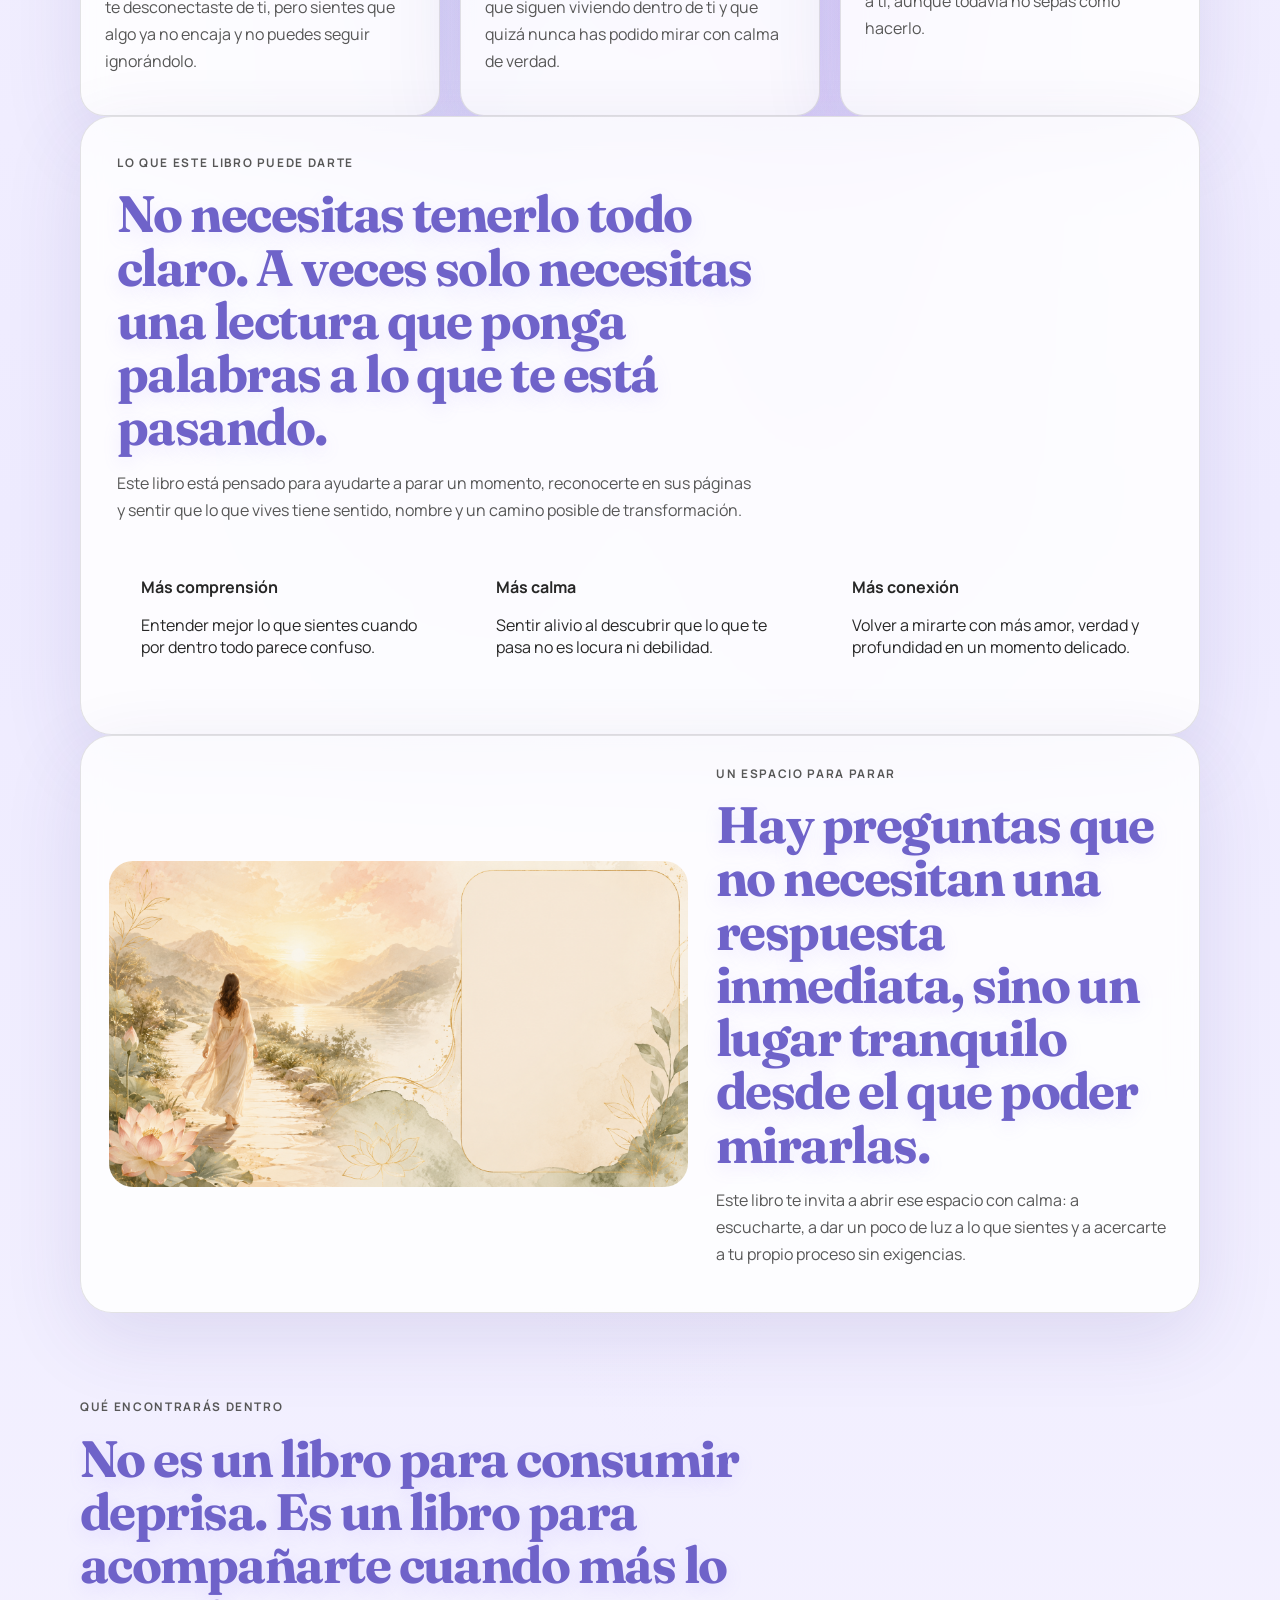
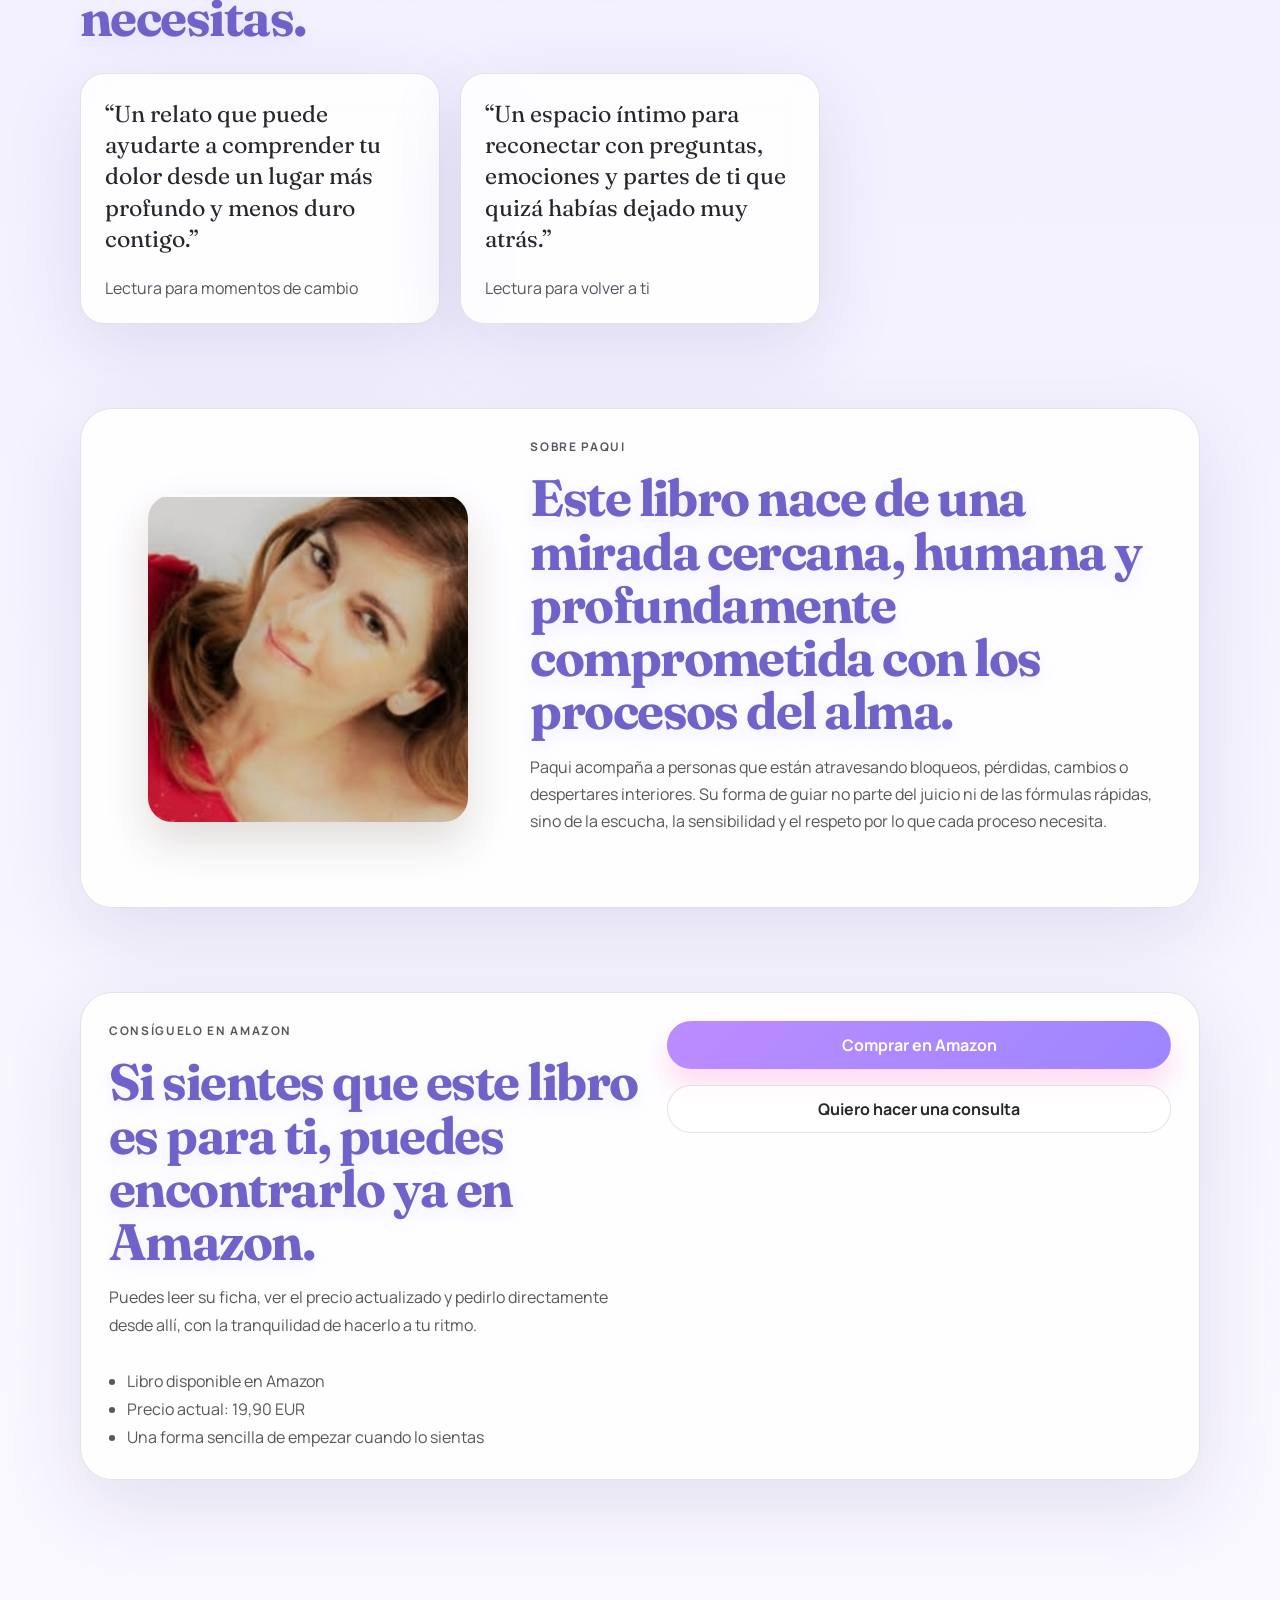
==== commit d25a504e: "Refresh imagery and inclusive copy" ====
--- a/libro.html
+++ b/libro.html
@@ -37,13 +37,13 @@
           <p class="eyebrow">Un primer paso suave para volver a ti</p>
           <h1>Si estás atravesando dolor, vacío o confusión, este libro puede ayudarte a entender lo que estás viviendo</h1>
           <p class="hero-text">
-            <em>El viaje del alma</em> nace para acompañar a mujeres que sienten que algo dentro se ha roto,
+            <em>El viaje del alma</em> nace para acompañar a personas que sienten que algo dentro se ha roto,
             se ha apagado o se ha perdido por el camino. Es una lectura para darte comprensión, consuelo y una forma
             más amorosa de mirar tu proceso.
           </p>
           <div class="hero-actions">
             <a class="button" href="https://www.amazon.es/El-viaje-del-alma-amorosa/dp/8409813076" target="_blank" rel="noreferrer">Ver en Amazon</a>
-            <a class="button button-secondary" href="#que-encontraras">Sentirme identificada</a>
+            <a class="button button-secondary" href="#que-encontraras">Quiero saber más</a>
           </div>
           <div class="offer-ribbon">
             <strong>Disponible en Amazon:</strong> 19,90 EUR
@@ -51,7 +51,7 @@
         </div>
         <div class="book-mock">
           <div class="book-photo-frame">
-            <img src="./assets/book/paqui-libro.jpeg" alt="Paqui Caballero sosteniendo el libro El viaje del alma">
+            <img src="./assets/nueva-imagen/portada-el-viaje-del-alma.jpg" alt="Portada del libro El viaje del alma, de Paqui Caballero">
           </div>
           <div class="floating-note">
             <p>Este libro puede ser una forma suave de empezar a mirarte, comprenderte y volver un poco más a ti.</p>
@@ -62,7 +62,7 @@
       <section class="section" id="que-encontraras">
         <div class="section-heading">
           <p class="eyebrow">Quizá te pasa esto</p>
-          <h2>Puede que no estés buscando un libro. Puede que estés buscando una explicación, un poco de paz o una forma de no sentirte tan sola.</h2>
+          <h2>Puede que no estés buscando un libro. Puede que estés buscando una explicación, un poco de paz o una forma de no sentirte en soledad.</h2>
         </div>
         <div class="book-grid">
           <article class="soft-card">
@@ -105,6 +105,19 @@
         </div>
       </section>
 
+      <section class="section book-scene">
+        <div class="book-scene-image">
+          <img src="./assets/nueva-imagen/camino-interior-ilustracion.png" alt="Ilustración de una persona recorriendo un paisaje de montaña y lago">
+        </div>
+        <div class="book-scene-copy section-heading narrow">
+          <p class="eyebrow">Un espacio para parar</p>
+          <h2>Hay preguntas que no necesitan una respuesta inmediata, sino un lugar tranquilo desde el que poder mirarlas.</h2>
+          <p>
+            Este libro te invita a abrir ese espacio con calma: a escucharte, a dar un poco de luz a lo que sientes y a acercarte a tu propio proceso sin exigencias.
+          </p>
+        </div>
+      </section>
+
       <section class="section">
         <div class="section-heading">
           <p class="eyebrow">Qué encontrarás dentro</p>
@@ -112,7 +125,7 @@
         </div>
         <div class="testimonial-grid">
           <blockquote>
-            <p>“Un relato que puede ayudarte a comprender tu dolor desde un lugar más profundo y menos duro contigo misma.”</p>
+            <p>“Un relato que puede ayudarte a comprender tu dolor desde un lugar más profundo y menos duro contigo.”</p>
             <cite>Lectura para momentos de cambio</cite>
           </blockquote>
           <blockquote>
@@ -131,7 +144,7 @@
             <p class="eyebrow">Sobre Paqui</p>
             <h2>Este libro nace de una mirada cercana, humana y profundamente comprometida con los procesos del alma.</h2>
             <p>
-              Paqui acompaña a mujeres que están atravesando bloqueos, pérdidas, cambios o despertares interiores.
+              Paqui acompaña a personas que están atravesando bloqueos, pérdidas, cambios o despertares interiores.
               Su forma de guiar no parte del juicio ni de las fórmulas rápidas, sino de la escucha, la sensibilidad
               y el respeto por lo que cada proceso necesita.
             </p>
--- a/styles.css
+++ b/styles.css
@@ -510,6 +510,35 @@
   border-radius: var(--radius-lg);
 }
 
+.journey-gallery {
+  display: grid;
+  grid-template-columns: 1.5fr 1fr 1fr;
+  gap: 16px;
+  margin-top: 24px;
+}
+
+.journey-gallery figure {
+  min-height: 238px;
+  margin: 0;
+  overflow: hidden;
+  border: 1px solid var(--line);
+  border-radius: var(--radius-lg);
+  box-shadow: var(--shadow);
+  background: var(--panel);
+}
+
+.journey-gallery img {
+  width: 100%;
+  height: 100%;
+  display: block;
+  object-fit: cover;
+  transition: transform 420ms ease;
+}
+
+.journey-gallery figure:hover img {
+  transform: scale(1.035);
+}
+
 .trust-strip strong {
   display: block;
   margin-bottom: 8px;
@@ -604,6 +633,21 @@
   gap: 22px;
   padding: 28px;
   border-radius: var(--radius-xl);
+}
+
+.offer-image {
+  margin: 22px 0 0;
+  overflow: hidden;
+  border-radius: var(--radius-md);
+  border: 1px solid rgba(157, 134, 255, 0.16);
+}
+
+.offer-image img {
+  width: 100%;
+  max-height: 210px;
+  display: block;
+  object-fit: cover;
+  object-position: center 56%;
 }
 
 .price-card {
@@ -958,6 +1002,32 @@
   border-radius: var(--radius-xl);
 }
 
+.community-content {
+  display: grid;
+  grid-template-columns: 1fr 0.68fr;
+  gap: 28px;
+  align-items: center;
+}
+
+.community-content .section-heading {
+  margin-bottom: 0;
+}
+
+.community-image {
+  height: 246px;
+  margin: 0;
+  overflow: hidden;
+  border-radius: var(--radius-lg);
+}
+
+.community-image img {
+  width: 100%;
+  height: 100%;
+  display: block;
+  object-fit: cover;
+  object-position: right center;
+}
+
 .testimonial-grid blockquote {
   margin: 0;
 }
@@ -1121,6 +1191,37 @@
   min-height: 520px;
   display: grid;
   place-items: center;
+}
+
+.book-scene {
+  display: grid;
+  grid-template-columns: 1.12fr 0.88fr;
+  gap: 28px;
+  align-items: center;
+  padding: 28px;
+  border: 1px solid var(--line);
+  border-radius: var(--radius-xl);
+  background: var(--panel);
+  box-shadow: var(--shadow);
+  backdrop-filter: blur(14px);
+}
+
+.book-scene-image {
+  overflow: hidden;
+  border-radius: var(--radius-lg);
+  min-height: 320px;
+}
+
+.book-scene-image img {
+  width: 100%;
+  height: 100%;
+  display: block;
+  object-fit: cover;
+  object-position: left center;
+}
+
+.book-scene-copy {
+  margin: 0;
 }
 
 .book-photo-frame {
@@ -1227,7 +1328,9 @@
   .media-callout-card,
   .media-feature-card,
   .author-feature,
-  .trust-strip {
+  .trust-strip,
+  .book-scene,
+  .community-content {
     grid-template-columns: 1fr;
   }
 
@@ -1249,6 +1352,14 @@
   .funnel-grid,
   .funnel-grid.compact {
     grid-template-columns: 1fr;
+  }
+
+  .journey-gallery {
+    grid-template-columns: 1fr 1fr;
+  }
+
+  .journey-gallery-main {
+    grid-column: span 2;
   }
 
   .retreat-form-grid {
@@ -1397,6 +1508,18 @@
     padding-top: 16px;
   }
 
+  .journey-gallery {
+    grid-template-columns: 1fr;
+  }
+
+  .journey-gallery-main {
+    grid-column: auto;
+  }
+
+  .journey-gallery figure {
+    min-height: 220px;
+  }
+
   .section {
     padding-top: 66px;
   }
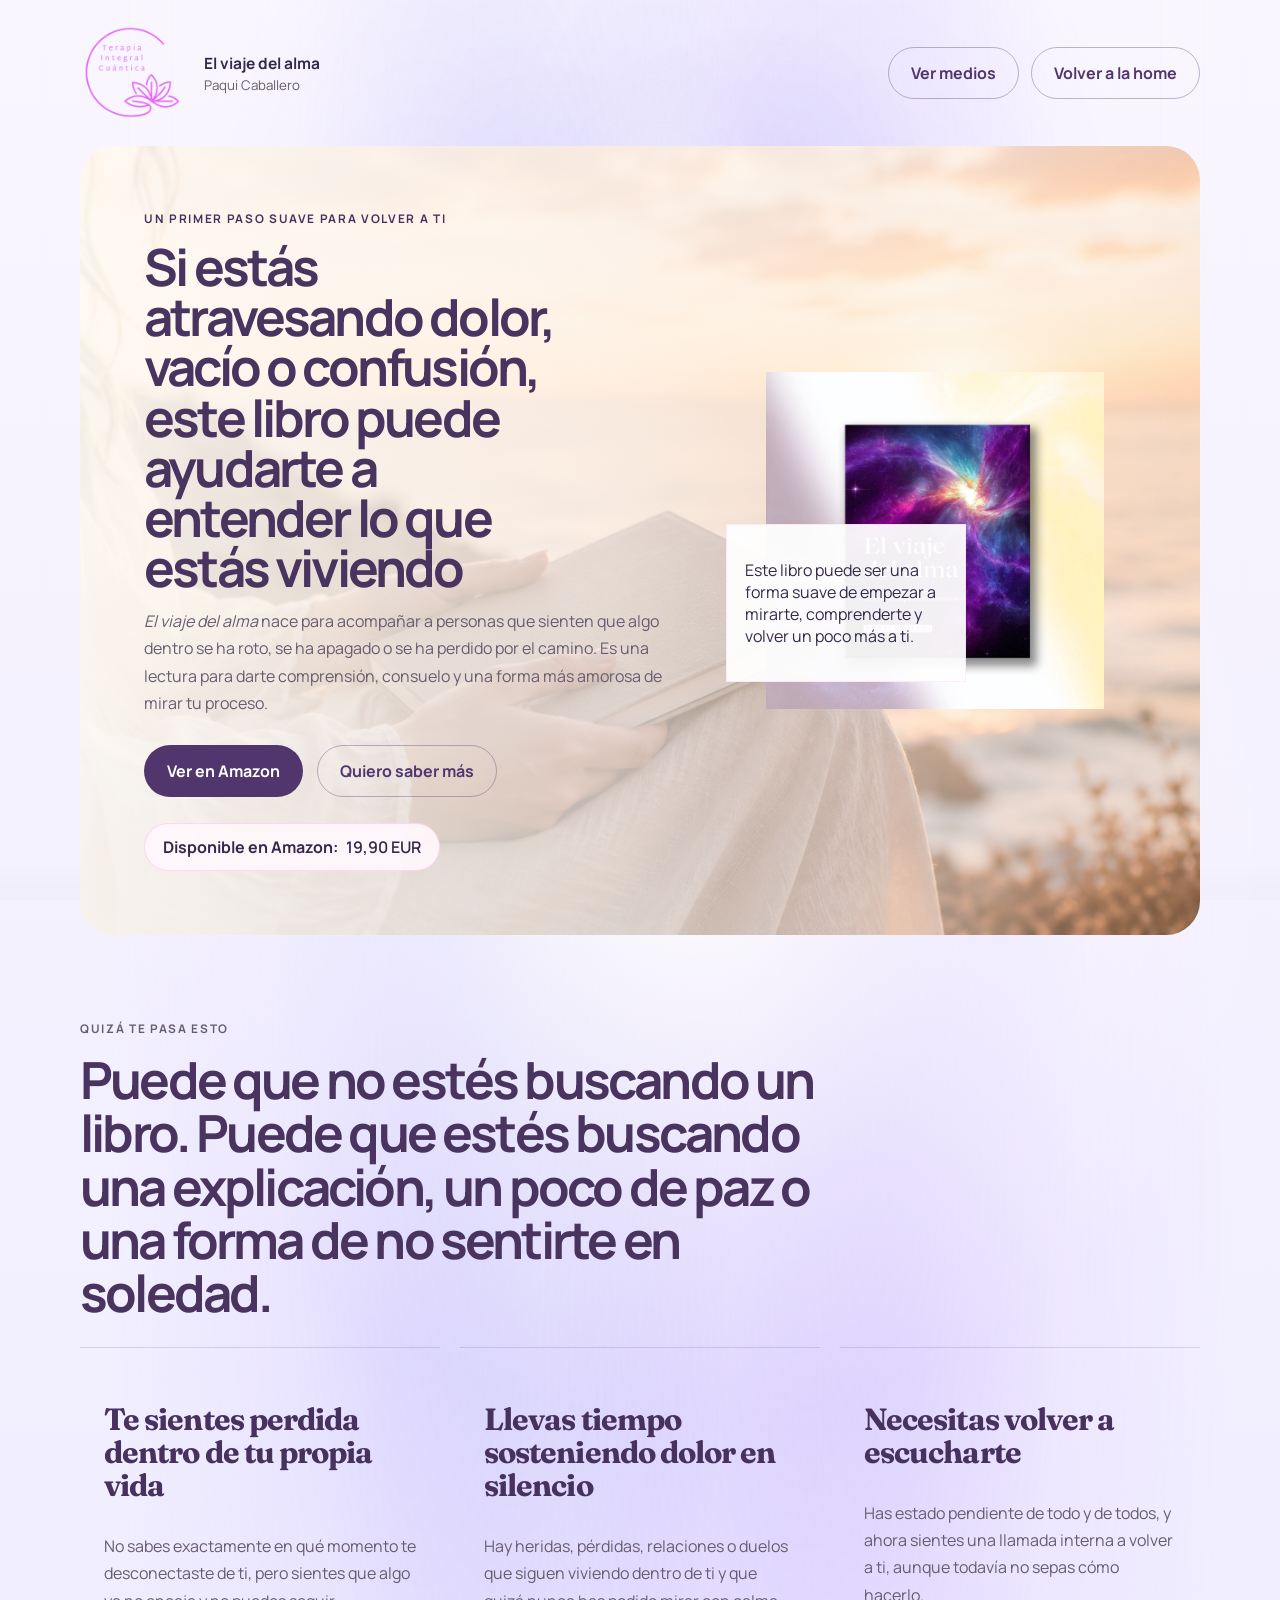
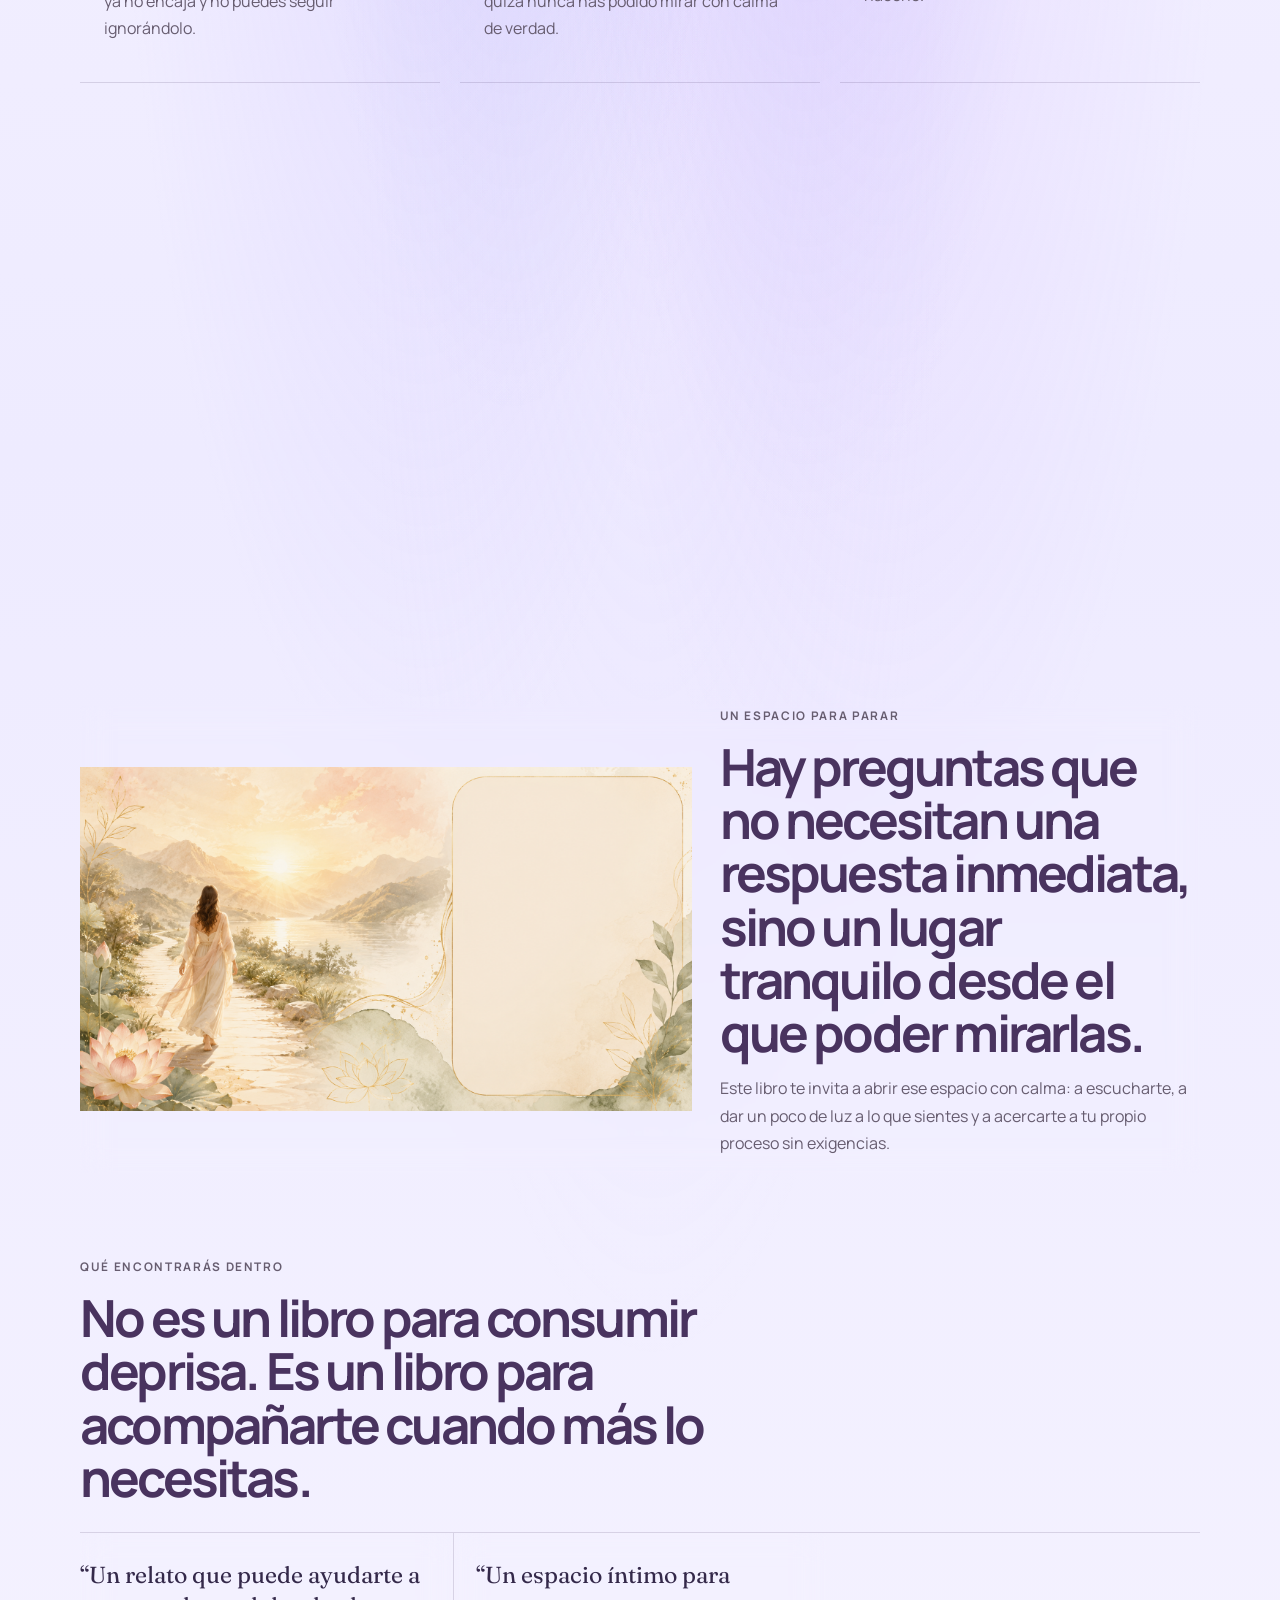
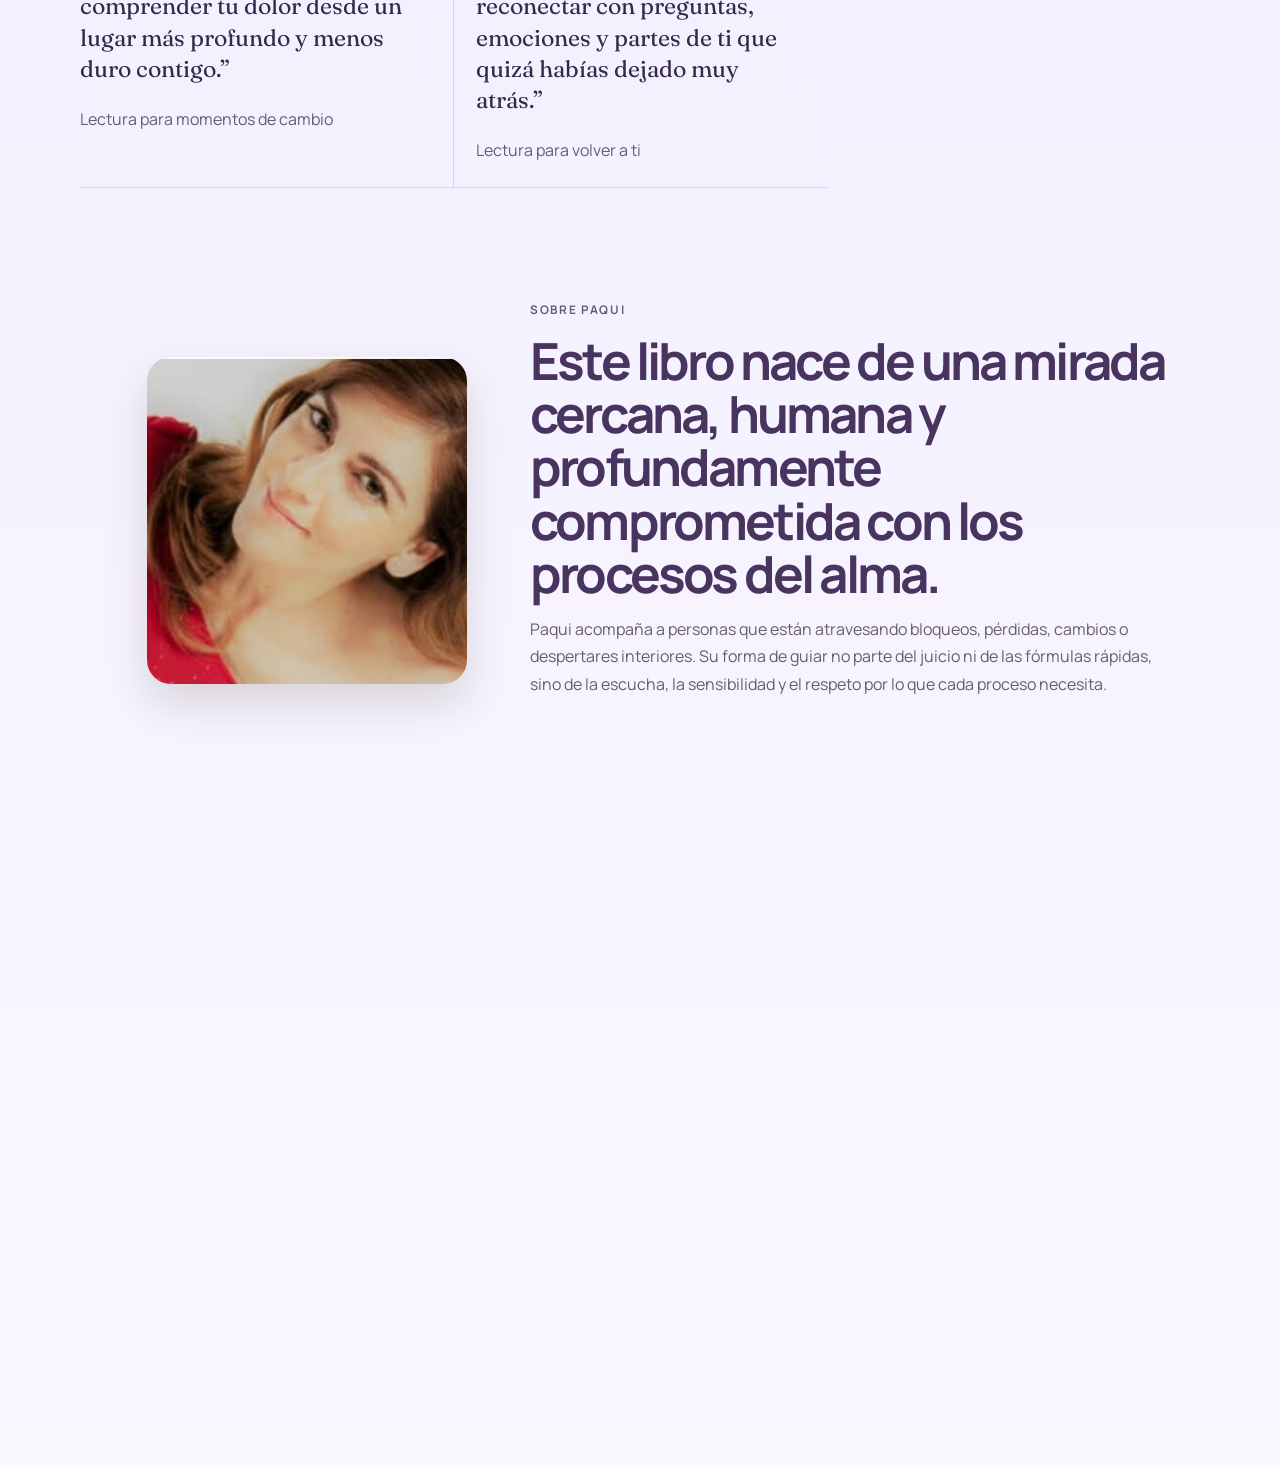
==== commit 4b7c6e10: "Redesign site with celestial editorial visual system" ====
--- a/libro.html
+++ b/libro.html
@@ -13,7 +13,7 @@
   <link href="https://fonts.googleapis.com/css2?family=Fraunces:opsz,wght@9..144,500;9..144,700&family=Manrope:wght@400;500;600;700&display=swap" rel="stylesheet">
   <link rel="stylesheet" href="./styles.css">
 </head>
-<body class="theme-book">
+<body class="theme-book modern-redesign">
   <div class="page-shell">
     <header class="site-header simple">
       <a class="brand" href="./index.html">
--- a/styles.css
+++ b/styles.css
@@ -17,6 +17,369 @@
   --radius-lg: 24px;
   --radius-md: 18px;
   --max-width: 1180px;
+}
+
+/* Editorial visual system: shared by the home, book and media pages. */
+.modern-redesign {
+  --ink: #34294a;
+  --muted: #675d70;
+  --heading-tint: #46315f;
+  --heading-shadow: none;
+  --line: rgba(70, 49, 95, 0.16);
+  --panel: transparent;
+  --gold: #8a6dc1;
+  --gold-deep: #59407d;
+  --clay: #59407d;
+  --forest: #46315f;
+  background:
+    radial-gradient(circle at 10% 16%, rgba(255, 226, 202, 0.72), transparent 26%),
+    radial-gradient(circle at 90% 34%, rgba(206, 188, 231, 0.44), transparent 28%),
+    #fbf5ef;
+}
+
+.modern-redesign .site-header {
+  padding: 18px 0;
+  backdrop-filter: none;
+}
+
+.modern-redesign .site-header:not(.simple) {
+  position: sticky;
+}
+
+.modern-redesign .site-nav a {
+  color: #514361;
+  font-weight: 600;
+}
+
+.modern-redesign.theme-home:not(.theme-media) .site-header {
+  position: relative;
+  z-index: 3;
+  margin-bottom: -88px;
+}
+
+.modern-redesign.theme-home:not(.theme-media) .brand,
+.modern-redesign.theme-home:not(.theme-media) .brand-copy small,
+.modern-redesign.theme-home:not(.theme-media) .site-nav a {
+  color: rgba(255, 255, 255, 0.92);
+}
+
+.modern-redesign.theme-home:not(.theme-media) .site-nav a:hover,
+.modern-redesign.theme-home:not(.theme-media) .site-nav a:focus-visible {
+  color: #ffffff;
+}
+
+.modern-redesign.theme-home:not(.theme-media) .site-header .button-ghost {
+  color: #ffffff;
+  border-color: rgba(255, 255, 255, 0.58);
+}
+
+.modern-redesign.theme-home:not(.theme-media) .hero {
+  padding-top: 142px;
+}
+
+.modern-redesign .button {
+  min-height: 52px;
+  background: #51366e;
+  box-shadow: none;
+}
+
+.modern-redesign .button:hover,
+.modern-redesign .button:focus-visible {
+  background: #39234f;
+  box-shadow: none;
+}
+
+.modern-redesign .button-secondary,
+.modern-redesign .button-ghost {
+  background: transparent;
+  color: #51366e;
+  border-color: rgba(81, 54, 110, 0.35);
+}
+
+.modern-redesign .hero {
+  grid-template-columns: minmax(0, 1fr);
+  min-height: 610px;
+  padding: clamp(36px, 5vw, 72px);
+  border-radius: 34px;
+  background:
+    linear-gradient(90deg, rgba(28, 18, 50, 0.72) 0%, rgba(43, 29, 67, 0.42) 43%, rgba(46, 28, 67, 0.04) 72%),
+    url("./assets/nueva-imagen/hero-celestial-v2.png") center / cover;
+  box-shadow: none;
+}
+
+.modern-redesign .hero-copy {
+  align-self: center;
+  max-width: 610px;
+}
+
+.modern-redesign .hero .eyebrow,
+.modern-redesign .hero .hero-text,
+.modern-redesign .hero-signals {
+  color: rgba(255, 255, 255, 0.87);
+}
+
+.modern-redesign .hero h1,
+.modern-redesign .book-hero h1,
+.modern-redesign .media-hero h1,
+.modern-redesign .section-heading h2,
+.modern-redesign .contact-panel h2,
+.modern-redesign .checkout-copy h2,
+.modern-redesign .media-callout-card h2 {
+  font-family: "Manrope", sans-serif;
+  font-weight: 700;
+  letter-spacing: -0.055em;
+}
+
+.modern-redesign .hero h1 {
+  max-width: 13ch;
+  color: #ffffff;
+  font-size: clamp(2.4rem, 4.3vw, 4.5rem);
+  text-shadow: none;
+}
+
+.modern-redesign .hero-card {
+  display: none;
+}
+
+.modern-redesign .hero-card .card-kicker {
+  background: transparent;
+  padding: 0;
+  color: rgba(255, 255, 255, 0.78);
+}
+
+.modern-redesign .hero-card .ladder,
+.modern-redesign .hero-card-note {
+  color: rgba(255, 255, 255, 0.86);
+}
+
+.modern-redesign .paqui-portrait {
+  width: 150px;
+  height: 150px;
+  border-color: rgba(255, 255, 255, 0.82);
+  box-shadow: none;
+}
+
+.modern-redesign .trust-strip,
+.modern-redesign .accent-panel,
+.modern-redesign .community-section,
+.modern-redesign .contact-panel,
+.modern-redesign .checkout-box,
+.modern-redesign .offer-spotlight,
+.modern-redesign .author-feature,
+.modern-redesign .media-hero-card,
+.modern-redesign .media-callout-card {
+  border: 0;
+  border-radius: 0;
+  background: transparent;
+  box-shadow: none;
+  backdrop-filter: none;
+}
+
+.modern-redesign .trust-strip {
+  gap: clamp(30px, 7vw, 100px);
+  padding: 42px 0 0;
+}
+
+.modern-redesign .trust-strip strong {
+  font-family: "Manrope", sans-serif;
+  font-size: clamp(1.35rem, 2.2vw, 2.05rem);
+  color: #49335f;
+}
+
+.modern-redesign .section-heading h2,
+.modern-redesign .contact-panel h2,
+.modern-redesign .checkout-copy h2,
+.modern-redesign .media-callout-card h2 {
+  color: #49335f;
+}
+
+.modern-redesign .method-grid,
+.modern-redesign .funnel-grid,
+.modern-redesign .testimonial-grid {
+  gap: 0;
+  border-top: 1px solid var(--line);
+}
+
+.modern-redesign .method-card,
+.modern-redesign .funnel-grid article,
+.modern-redesign .testimonial-grid blockquote {
+  padding: 26px 22px 26px 0;
+  border: 0;
+  border-radius: 0;
+  border-bottom: 1px solid var(--line);
+  background: transparent;
+  box-shadow: none;
+}
+
+.modern-redesign .method-card + .method-card,
+.modern-redesign .funnel-grid article + article,
+.modern-redesign .testimonial-grid blockquote + blockquote {
+  padding-left: 22px;
+  border-left: 1px solid var(--line);
+}
+
+.modern-redesign .offer-spotlight {
+  padding: 0;
+  align-items: center;
+}
+
+.modern-redesign .offer-image {
+  padding: 0;
+  border: 0;
+  border-radius: 0;
+  background: transparent;
+}
+
+.modern-redesign .offer-image img {
+  border-radius: 0;
+  box-shadow: none;
+}
+
+.modern-redesign .price-card {
+  padding: 28px 0;
+  border: 0;
+  border-top: 1px solid var(--line);
+  border-bottom: 1px solid var(--line);
+  border-radius: 0;
+  background: transparent;
+  box-shadow: none;
+}
+
+.modern-redesign .visual-statement {
+  margin-top: 70px;
+  border-radius: 0;
+}
+
+.modern-redesign .visual-statement-copy h2 {
+  font-family: "Manrope", sans-serif;
+  font-weight: 700;
+  letter-spacing: -0.055em;
+}
+
+.modern-redesign .retreat-card,
+.modern-redesign .video-testimonial-card,
+.modern-redesign .media-feature-card,
+.modern-redesign .press-card,
+.modern-redesign .soft-card {
+  border: 0;
+  border-radius: 0;
+  background: transparent;
+  box-shadow: none;
+  backdrop-filter: none;
+}
+
+.modern-redesign .retreat-card.details,
+.modern-redesign .video-testimonial-card,
+.modern-redesign .media-feature-card,
+.modern-redesign .press-card,
+.modern-redesign .soft-card {
+  border-top: 1px solid var(--line);
+  border-bottom: 1px solid var(--line);
+}
+
+.modern-redesign .book-hero,
+.modern-redesign .media-hero {
+  min-height: 460px;
+  padding: clamp(34px, 5vw, 68px);
+  border-radius: 34px;
+  background:
+    linear-gradient(90deg, rgba(255, 251, 245, 0.94) 0%, rgba(255, 248, 242, 0.72) 48%, rgba(255, 241, 226, 0.12) 100%),
+    url("./assets/nueva-imagen/lectura-al-atardecer.png") center / cover;
+}
+
+.modern-redesign .media-hero {
+  background:
+    linear-gradient(90deg, rgba(255, 251, 245, 0.94) 0%, rgba(255, 248, 242, 0.72) 48%, rgba(255, 241, 226, 0.12) 100%),
+    url("./assets/nueva-imagen/sendero-al-mar.png") center / cover;
+}
+
+.modern-redesign .book-hero h1,
+.modern-redesign .media-hero h1 {
+  max-width: 13ch;
+  color: #49335f;
+  font-size: clamp(2.3rem, 4vw, 4rem);
+}
+
+.modern-redesign .book-mock {
+  min-height: auto;
+}
+
+.modern-redesign .book-photo-frame,
+.modern-redesign .floating-note,
+.modern-redesign .book-scene,
+.modern-redesign .book-scene-image,
+.modern-redesign .community-image {
+  border-radius: 0;
+  box-shadow: none;
+}
+
+.modern-redesign .book-scene {
+  padding: 0;
+  border: 0;
+  background: transparent;
+}
+
+.modern-redesign .press-grid {
+  gap: 0;
+  border-top: 1px solid var(--line);
+}
+
+.modern-redesign .press-card {
+  padding: 28px 0;
+}
+
+@media (max-width: 980px) {
+  .modern-redesign .hero,
+  .modern-redesign .book-hero,
+  .modern-redesign .media-hero {
+    min-height: 0;
+  }
+
+  .modern-redesign .hero-card {
+    padding-top: 24px;
+    border-top: 1px solid rgba(255, 255, 255, 0.38);
+  }
+
+  .modern-redesign .method-card + .method-card,
+  .modern-redesign .funnel-grid article + article,
+  .modern-redesign .testimonial-grid blockquote + blockquote {
+    padding-left: 0;
+    border-left: 0;
+  }
+}
+
+@media (max-width: 720px) {
+  .modern-redesign.theme-home:not(.theme-media) .site-header {
+    margin-bottom: -112px;
+  }
+
+  .modern-redesign .site-header {
+    background: transparent;
+    border-radius: 0;
+  }
+
+  .modern-redesign .hero,
+  .modern-redesign .book-hero,
+  .modern-redesign .media-hero {
+    padding: 30px 22px;
+    border-radius: 26px;
+  }
+
+  .modern-redesign .hero {
+    min-height: 620px;
+    padding-top: 138px;
+    background-position: 61% center;
+  }
+
+  .modern-redesign .hero h1,
+  .modern-redesign .book-hero h1,
+  .modern-redesign .media-hero h1 {
+    font-size: clamp(2.15rem, 9vw, 2.8rem);
+  }
+
+  .modern-redesign .trust-strip {
+    padding-top: 30px;
+  }
 }
 
 * {
@@ -510,33 +873,77 @@
   border-radius: var(--radius-lg);
 }
 
-.journey-gallery {
-  display: grid;
-  grid-template-columns: 1.5fr 1fr 1fr;
-  gap: 16px;
-  margin-top: 24px;
-}
-
-.journey-gallery figure {
-  min-height: 238px;
-  margin: 0;
+.visual-statement {
+  position: relative;
+  display: grid;
+  align-items: end;
+  min-height: 560px;
+  margin-top: 42px;
   overflow: hidden;
-  border: 1px solid var(--line);
-  border-radius: var(--radius-lg);
-  box-shadow: var(--shadow);
-  background: var(--panel);
-}
-
-.journey-gallery img {
+  border-radius: 34px;
+  isolation: isolate;
+}
+
+.visual-statement::after {
+  content: "";
+  position: absolute;
+  inset: 0;
+  z-index: -1;
+  background:
+    linear-gradient(90deg, rgba(40, 25, 72, 0.82) 0%, rgba(56, 35, 78, 0.6) 42%, rgba(48, 32, 71, 0.16) 72%, rgba(35, 25, 55, 0.1) 100%),
+    linear-gradient(0deg, rgba(38, 26, 61, 0.32), transparent 54%);
+}
+
+.visual-statement-image {
+  position: absolute;
+  inset: 0;
+  z-index: -2;
   width: 100%;
   height: 100%;
-  display: block;
   object-fit: cover;
-  transition: transform 420ms ease;
-}
-
-.journey-gallery figure:hover img {
-  transform: scale(1.035);
+  object-position: center center;
+}
+
+.visual-statement-copy {
+  width: min(620px, 100%);
+  padding: clamp(28px, 5vw, 64px);
+  color: #ffffff;
+}
+
+.visual-statement-copy .eyebrow {
+  color: rgba(255, 255, 255, 0.82);
+}
+
+.visual-statement-copy h2 {
+  margin: 0 0 18px;
+  font-family: "Fraunces", serif;
+  font-size: clamp(2.2rem, 4vw, 4.1rem);
+  font-weight: 700;
+  letter-spacing: -0.04em;
+  line-height: 0.98;
+  color: #ffffff;
+  text-shadow: 0 4px 26px rgba(27, 16, 46, 0.32);
+}
+
+.visual-statement-copy > p:not(.eyebrow) {
+  max-width: 53ch;
+  margin: 0;
+  color: rgba(255, 255, 255, 0.9);
+  line-height: 1.75;
+}
+
+.button-light {
+  margin-top: 28px;
+  background: rgba(255, 255, 255, 0.94);
+  color: #443060;
+  border-color: rgba(255, 255, 255, 0.76);
+  box-shadow: none;
+}
+
+.button-light:hover,
+.button-light:focus-visible {
+  background: #ffffff;
+  box-shadow: 0 14px 30px rgba(24, 12, 45, 0.2);
 }
 
 .trust-strip strong {
@@ -635,19 +1042,32 @@
   border-radius: var(--radius-xl);
 }
 
+.offer-spotlight-with-image {
+  grid-template-columns: minmax(0, 1.25fr) minmax(220px, 0.62fr) minmax(230px, 0.72fr);
+  align-items: stretch;
+}
+
 .offer-image {
-  margin: 22px 0 0;
+  display: grid;
+  place-items: center;
+  min-height: 100%;
+  margin: 0;
+  padding: 10px;
   overflow: hidden;
   border-radius: var(--radius-md);
   border: 1px solid rgba(157, 134, 255, 0.16);
+  background:
+    radial-gradient(circle at 50% 8%, rgba(255, 245, 219, 0.72), transparent 36%),
+    linear-gradient(145deg, rgba(255, 253, 255, 0.96), rgba(246, 238, 255, 0.94));
 }
 
 .offer-image img {
   width: 100%;
-  max-height: 210px;
+  height: 100%;
   display: block;
-  object-fit: cover;
-  object-position: center 56%;
+  object-fit: contain;
+  border-radius: 14px;
+  box-shadow: 0 14px 30px rgba(69, 53, 139, 0.14);
 }
 
 .price-card {
@@ -1021,11 +1441,11 @@
 }
 
 .community-image img {
-  width: 100%;
-  height: 100%;
+  width: 260%;
+  max-width: none;
+  height: auto;
   display: block;
-  object-fit: cover;
-  object-position: right center;
+  transform: translateX(-59%);
 }
 
 .testimonial-grid blockquote {
@@ -1354,12 +1774,12 @@
     grid-template-columns: 1fr;
   }
 
-  .journey-gallery {
-    grid-template-columns: 1fr 1fr;
-  }
-
-  .journey-gallery-main {
-    grid-column: span 2;
+  .offer-spotlight-with-image .offer-image {
+    min-height: 0;
+  }
+
+  .offer-spotlight-with-image .offer-image img {
+    height: auto;
   }
 
   .retreat-form-grid {
@@ -1508,16 +1928,24 @@
     padding-top: 16px;
   }
 
-  .journey-gallery {
-    grid-template-columns: 1fr;
-  }
-
-  .journey-gallery-main {
-    grid-column: auto;
-  }
-
-  .journey-gallery figure {
-    min-height: 220px;
+  .visual-statement {
+    min-height: 580px;
+    margin-top: 28px;
+    border-radius: 26px;
+  }
+
+  .visual-statement::after {
+    background:
+      linear-gradient(180deg, rgba(41, 26, 74, 0.22) 0%, rgba(41, 26, 74, 0.78) 64%, rgba(34, 22, 60, 0.9) 100%),
+      linear-gradient(90deg, rgba(41, 26, 74, 0.18), rgba(41, 26, 74, 0.18));
+  }
+
+  .visual-statement-copy {
+    padding: 28px 22px;
+  }
+
+  .visual-statement-copy h2 {
+    font-size: clamp(2.15rem, 9vw, 2.8rem);
   }
 
   .section {
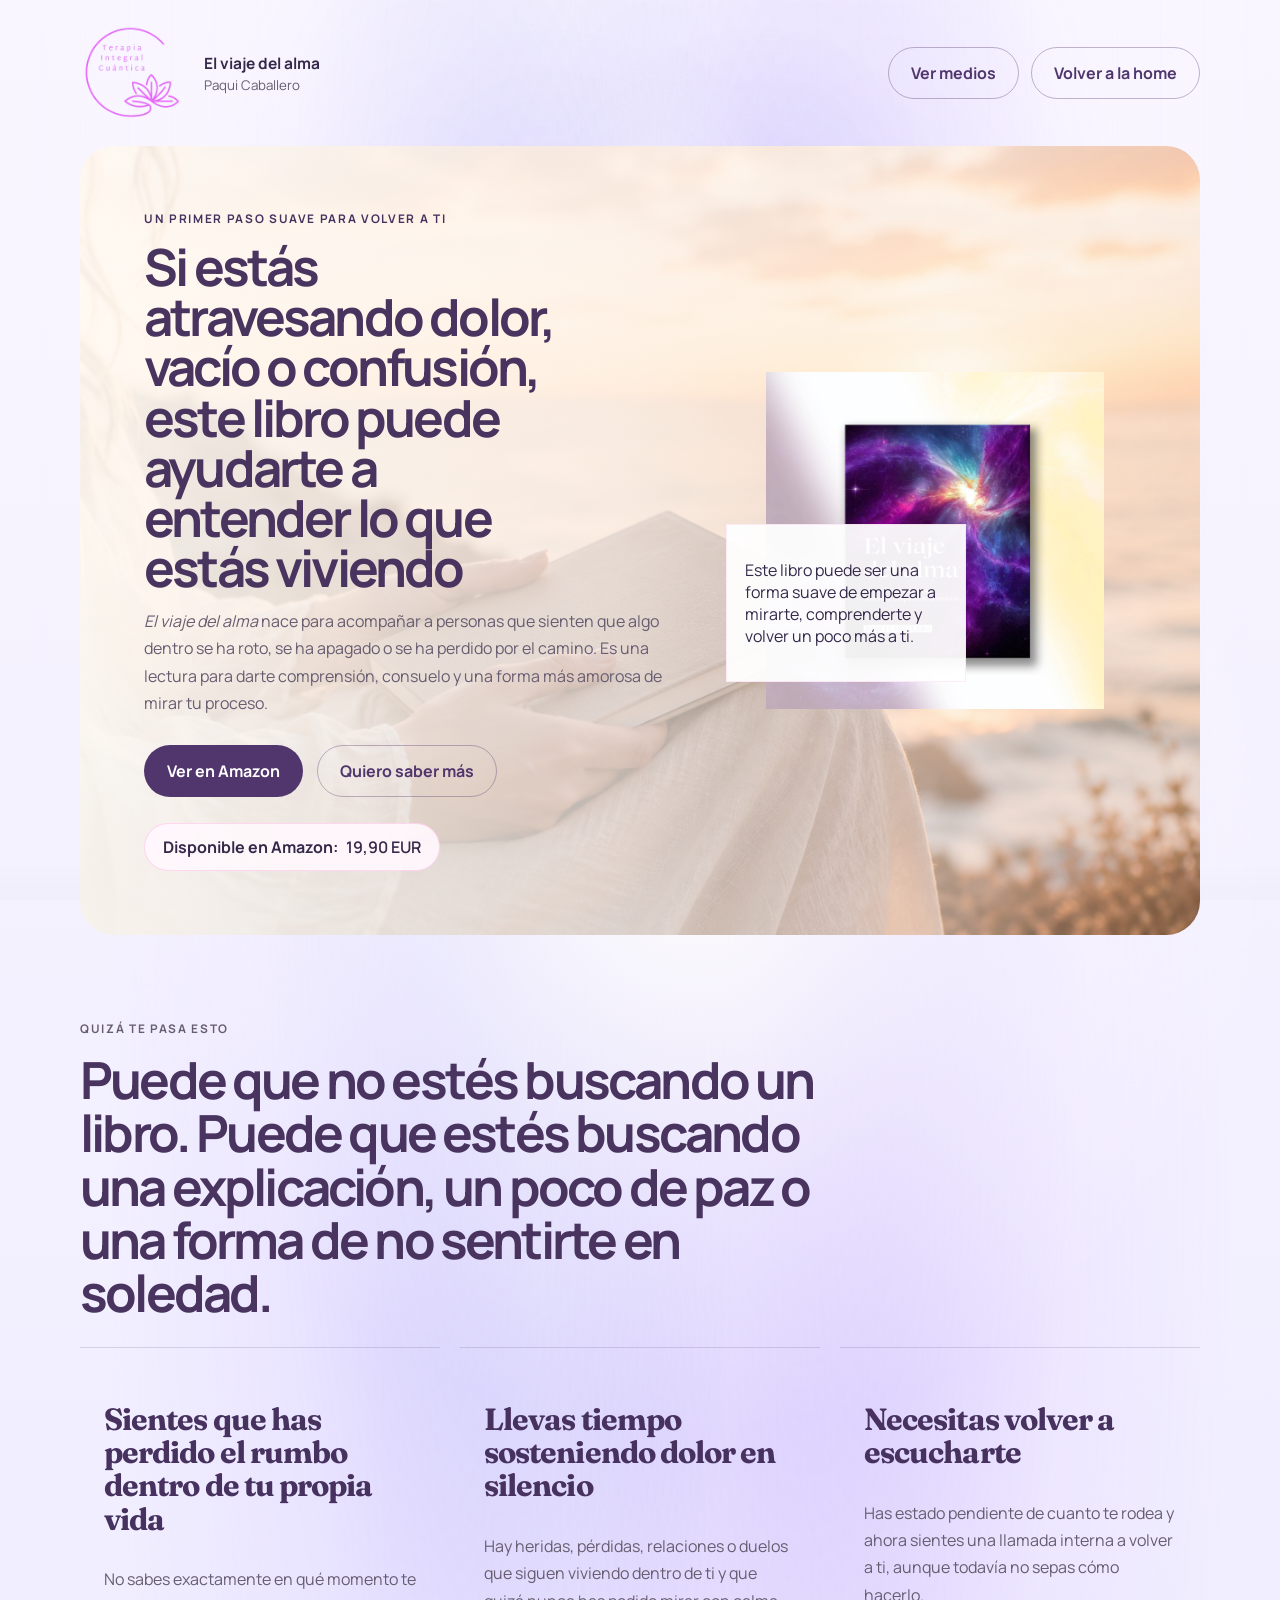
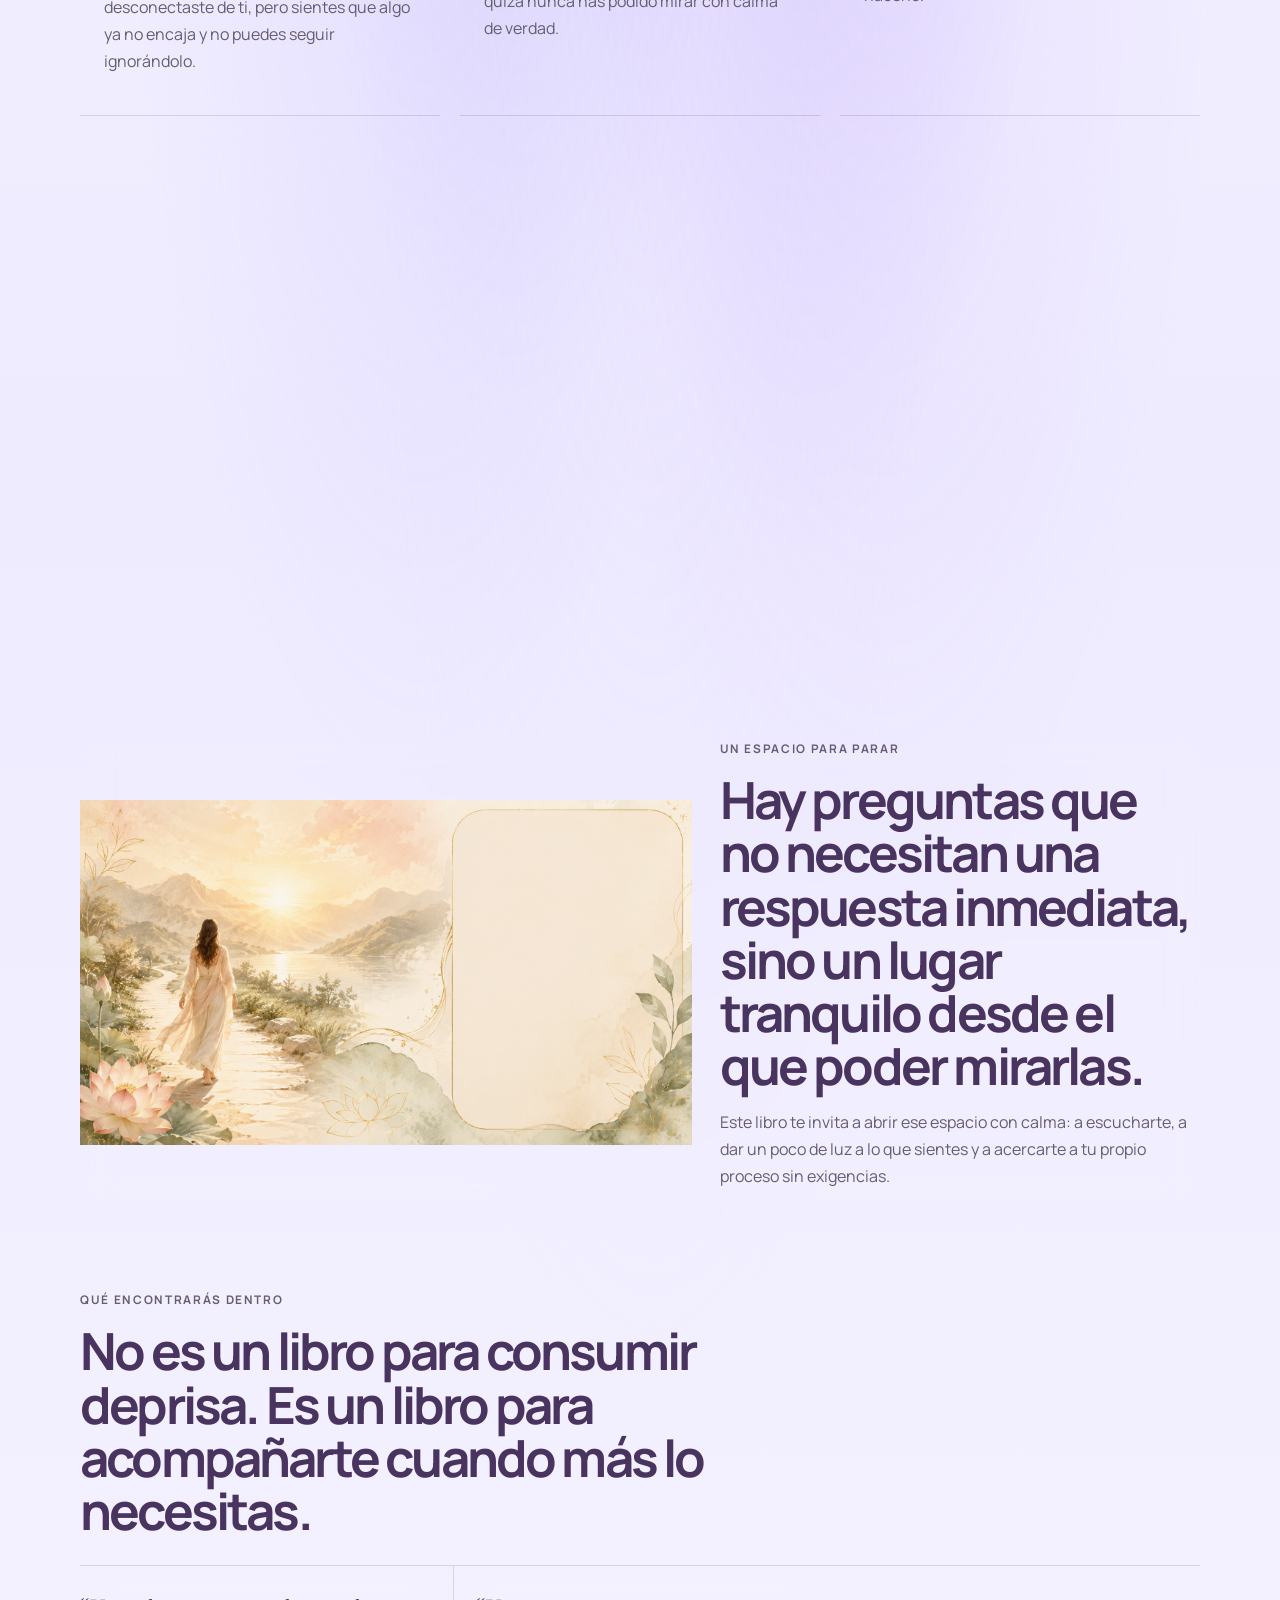
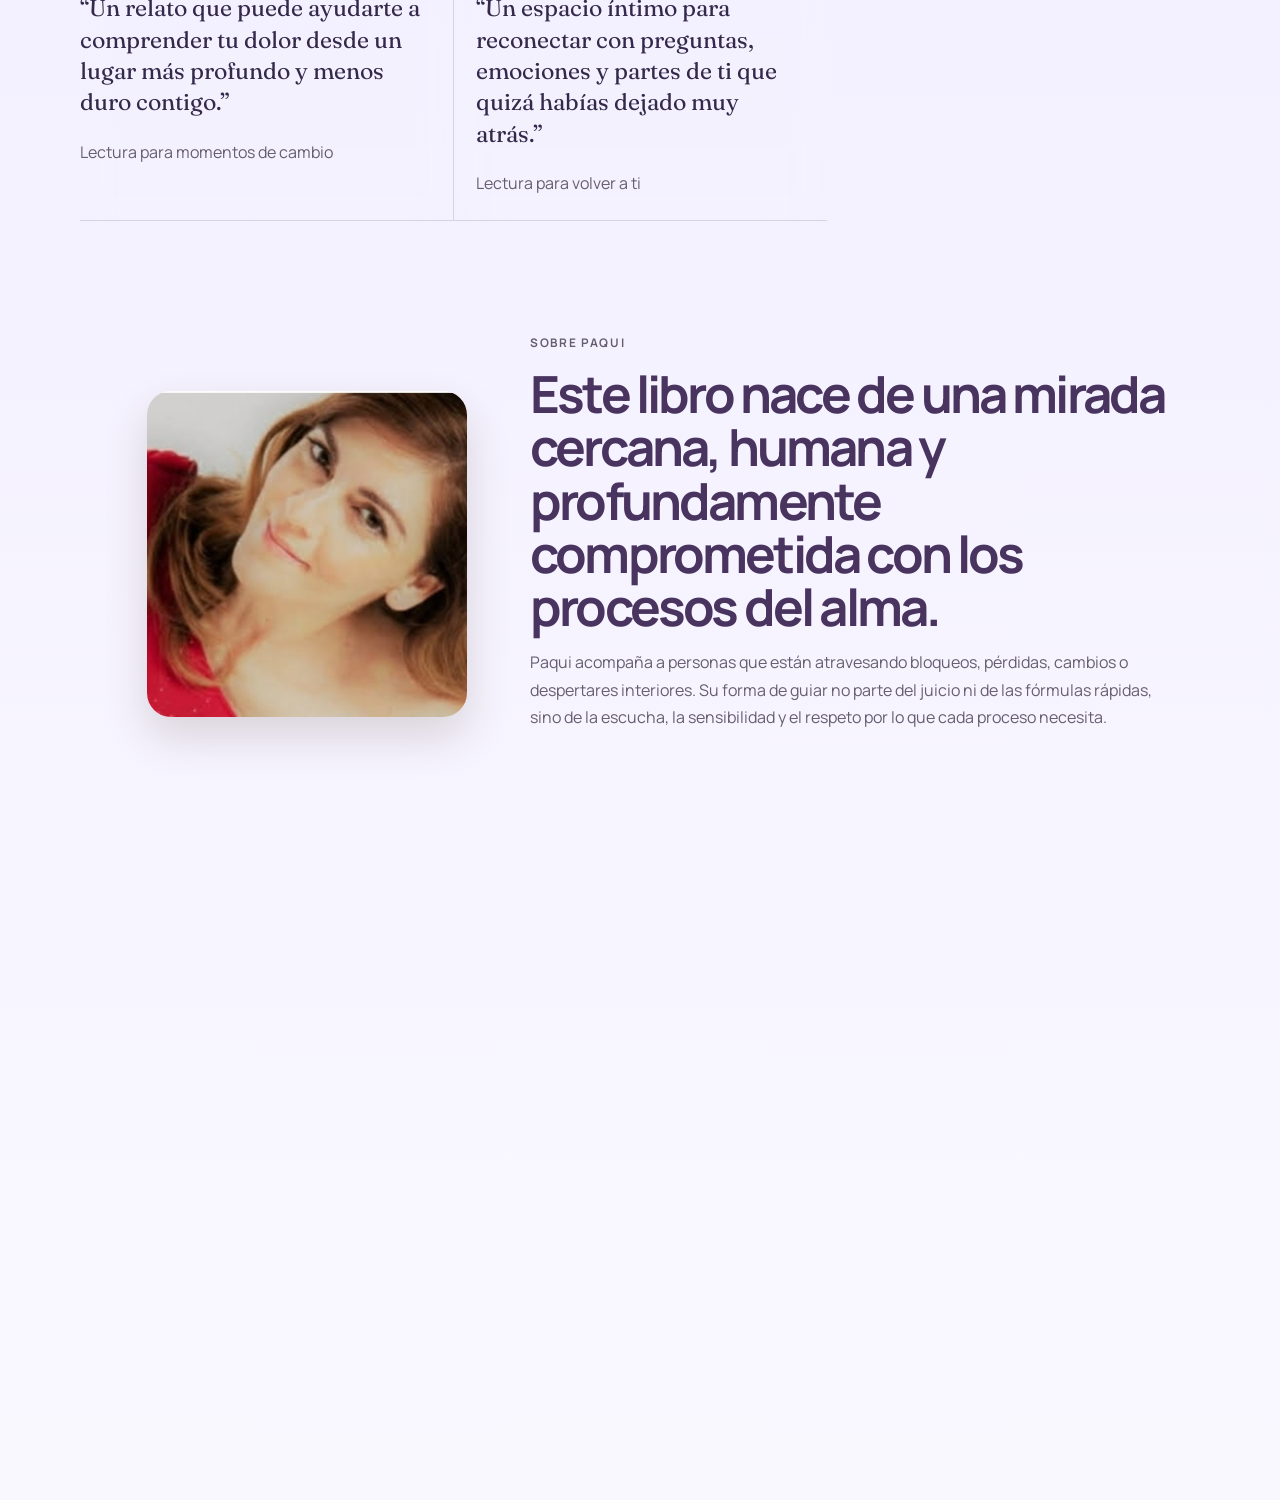
==== commit 4f7891d9: "Use inclusive neutral language in site copy" ====
--- a/libro.html
+++ b/libro.html
@@ -66,7 +66,7 @@
         </div>
         <div class="book-grid">
           <article class="soft-card">
-            <h3>Te sientes perdida dentro de tu propia vida</h3>
+            <h3>Sientes que has perdido el rumbo dentro de tu propia vida</h3>
             <p>No sabes exactamente en qué momento te desconectaste de ti, pero sientes que algo ya no encaja y no puedes seguir ignorándolo.</p>
           </article>
           <article class="soft-card">
@@ -75,7 +75,7 @@
           </article>
           <article class="soft-card">
             <h3>Necesitas volver a escucharte</h3>
-            <p>Has estado pendiente de todo y de todos, y ahora sientes una llamada interna a volver a ti, aunque todavía no sepas cómo hacerlo.</p>
+            <p>Has estado pendiente de cuanto te rodea y ahora sientes una llamada interna a volver a ti, aunque todavía no sepas cómo hacerlo.</p>
           </article>
         </div>
       </section>
--- a/styles.css
+++ b/styles.css
@@ -37,6 +37,10 @@
     #fbf5ef;
 }
 
+.modern-redesign .page-shell {
+  position: relative;
+}
+
 .modern-redesign .site-header {
   padding: 18px 0;
   backdrop-filter: none;
@@ -52,9 +56,12 @@
 }
 
 .modern-redesign.theme-home:not(.theme-media) .site-header {
-  position: relative;
-  z-index: 3;
-  margin-bottom: -88px;
+  position: absolute;
+  top: 0;
+  right: 0;
+  left: 0;
+  z-index: 20;
+  margin: 0;
 }
 
 .modern-redesign.theme-home:not(.theme-media) .brand,
@@ -74,7 +81,13 @@
 }
 
 .modern-redesign.theme-home:not(.theme-media) .hero {
+  width: 100vw;
+  margin-right: calc(50% - 50vw);
+  margin-left: calc(50% - 50vw);
+  border-radius: 0;
   padding-top: 142px;
+  padding-right: max(32px, calc((100vw - var(--max-width)) / 2));
+  padding-left: max(32px, calc((100vw - var(--max-width)) / 2));
 }
 
 .modern-redesign .button {
@@ -135,6 +148,23 @@
   color: #ffffff;
   font-size: clamp(2.4rem, 4.3vw, 4.5rem);
   text-shadow: none;
+}
+
+.modern-redesign .hero .button {
+  color: #ffffff;
+  background: #51366e;
+  border-color: transparent;
+}
+
+.modern-redesign .hero .button-secondary {
+  background: rgba(255, 255, 255, 0.08);
+  color: #ffffff;
+  border-color: rgba(255, 255, 255, 0.72);
+}
+
+.modern-redesign .hero .button-secondary:hover,
+.modern-redesign .hero .button-secondary:focus-visible {
+  background: rgba(255, 255, 255, 0.18);
 }
 
 .modern-redesign .hero-card {
@@ -218,6 +248,16 @@
   border-left: 1px solid var(--line);
 }
 
+.modern-redesign .journey-choice .material-symbols-outlined {
+  display: block;
+  width: 42px;
+  height: 42px;
+  margin-bottom: 16px;
+  color: #80649d;
+  font-size: 2.15rem;
+  line-height: 42px;
+}
+
 .modern-redesign .offer-spotlight {
   padding: 0;
   align-items: center;
@@ -246,8 +286,17 @@
 }
 
 .modern-redesign .visual-statement {
-  margin-top: 70px;
+  width: 100vw;
+  min-height: 620px;
+  margin-top: 84px;
+  margin-right: calc(50% - 50vw);
+  margin-left: calc(50% - 50vw);
   border-radius: 0;
+}
+
+.modern-redesign .visual-statement-copy {
+  padding-right: max(32px, calc((100vw - var(--max-width)) / 2));
+  padding-left: max(32px, calc((100vw - var(--max-width)) / 2));
 }
 
 .modern-redesign .visual-statement-copy h2 {
@@ -350,7 +399,7 @@
 
 @media (max-width: 720px) {
   .modern-redesign.theme-home:not(.theme-media) .site-header {
-    margin-bottom: -112px;
+    top: 0;
   }
 
   .modern-redesign .site-header {
@@ -365,10 +414,23 @@
     border-radius: 26px;
   }
 
+  .modern-redesign.theme-home:not(.theme-media) .hero {
+    padding: 138px 22px 30px;
+    border-radius: 0;
+  }
+
   .modern-redesign .hero {
     min-height: 620px;
-    padding-top: 138px;
     background-position: 61% center;
+  }
+
+  .modern-redesign .visual-statement {
+    min-height: 580px;
+    margin-top: 58px;
+  }
+
+  .modern-redesign .visual-statement-copy {
+    padding: 28px 22px;
   }
 
   .modern-redesign .hero h1,
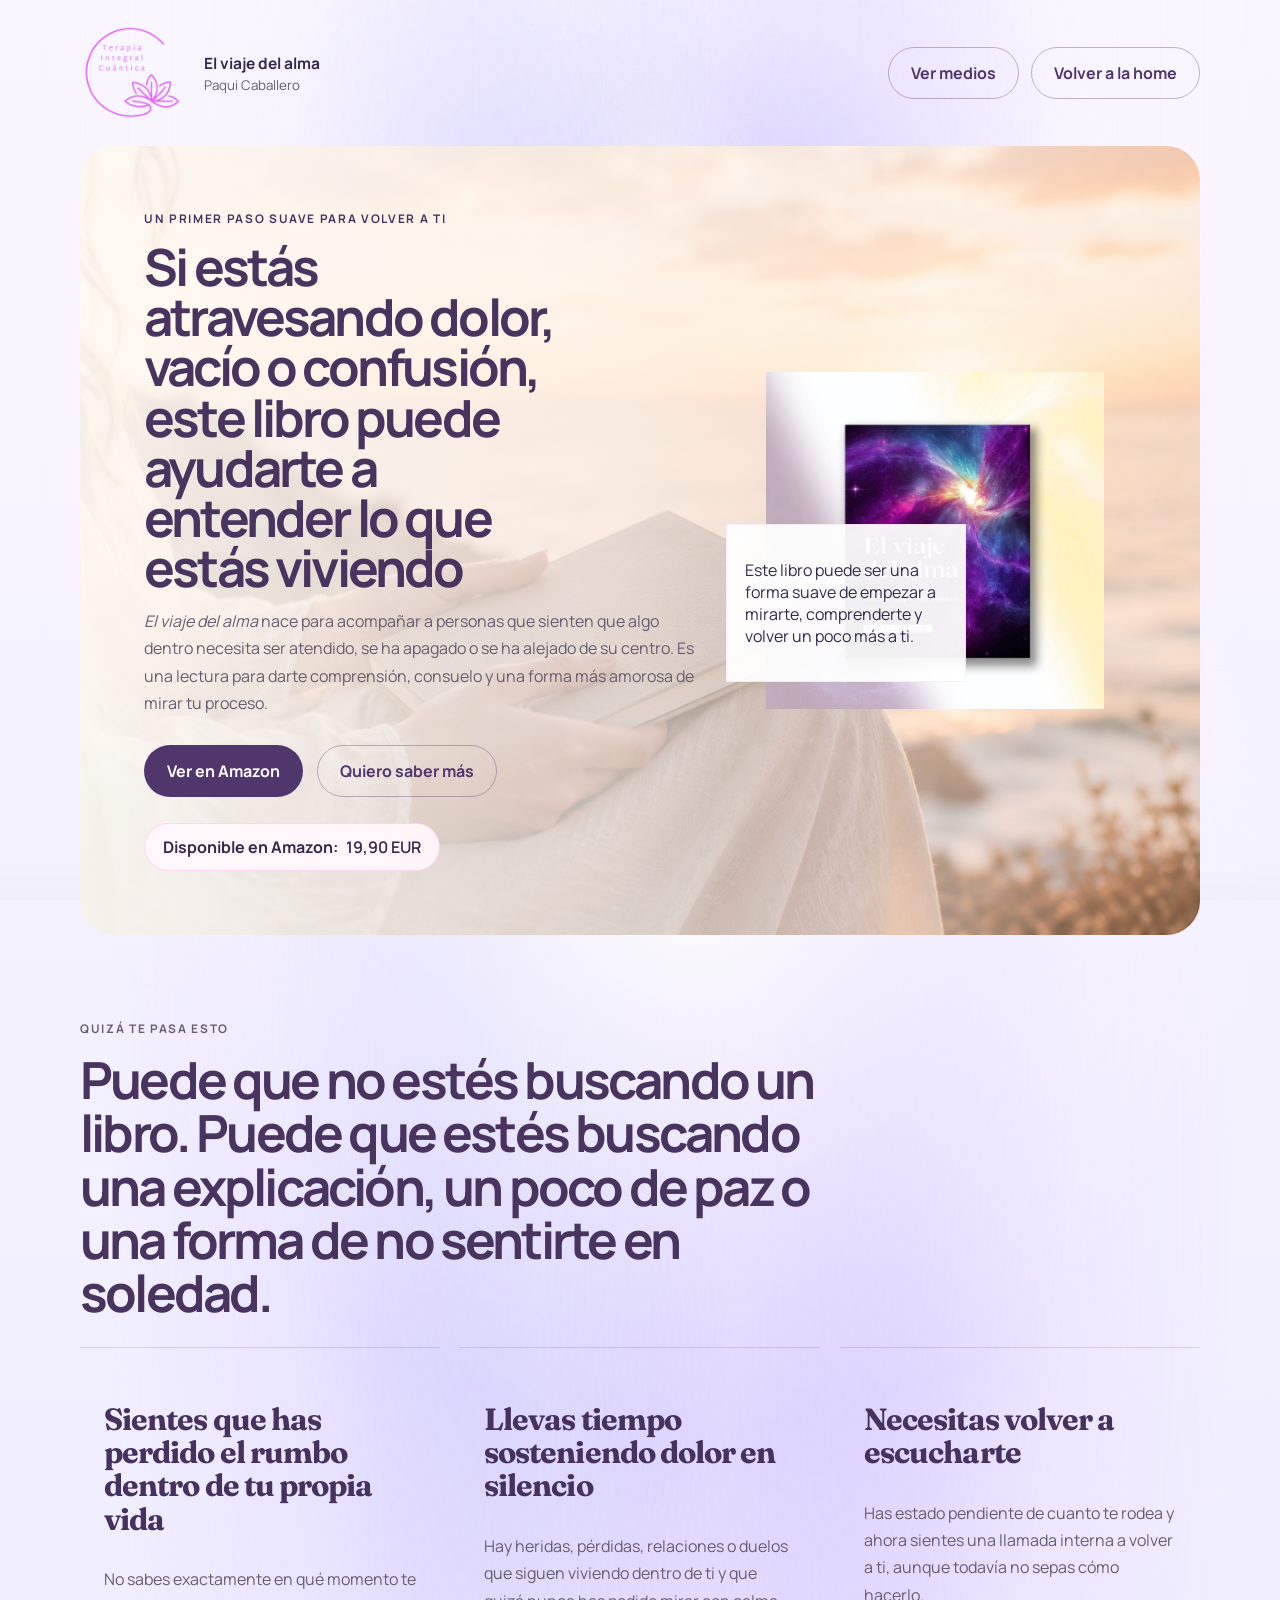
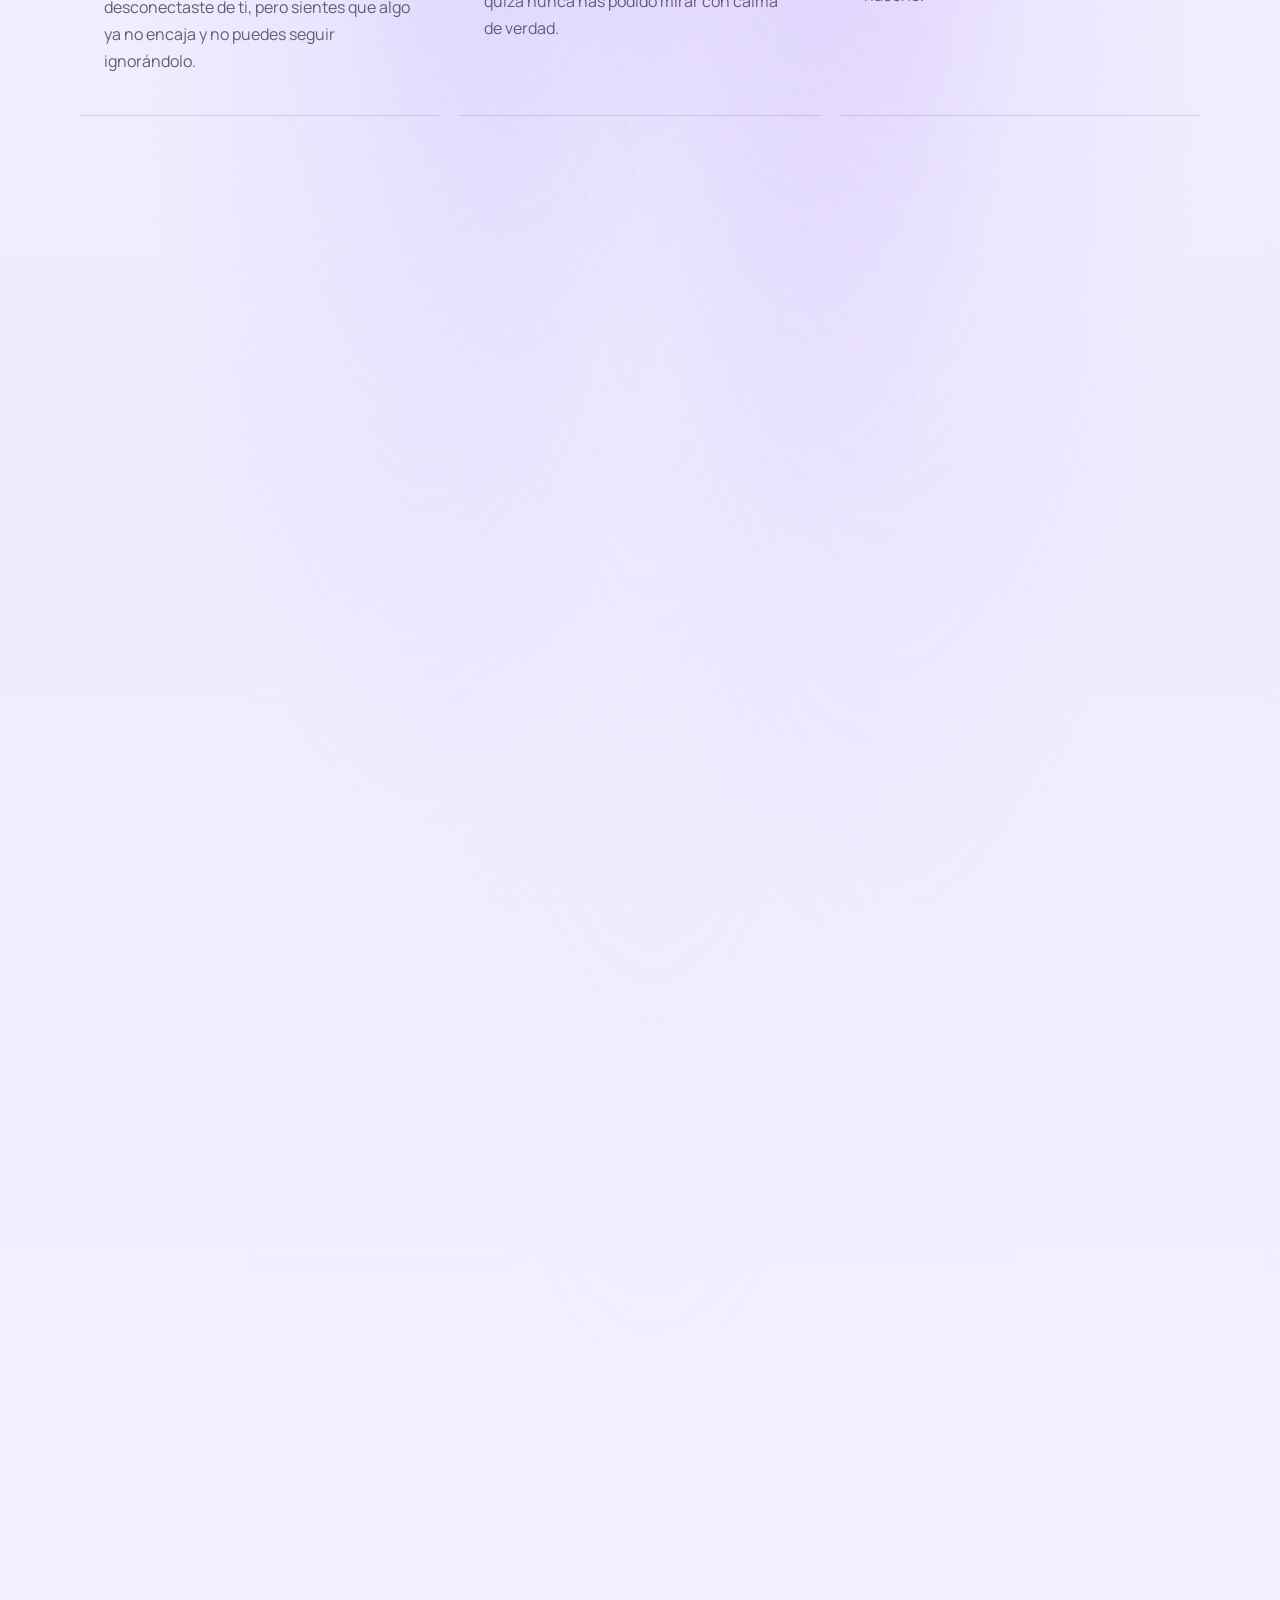
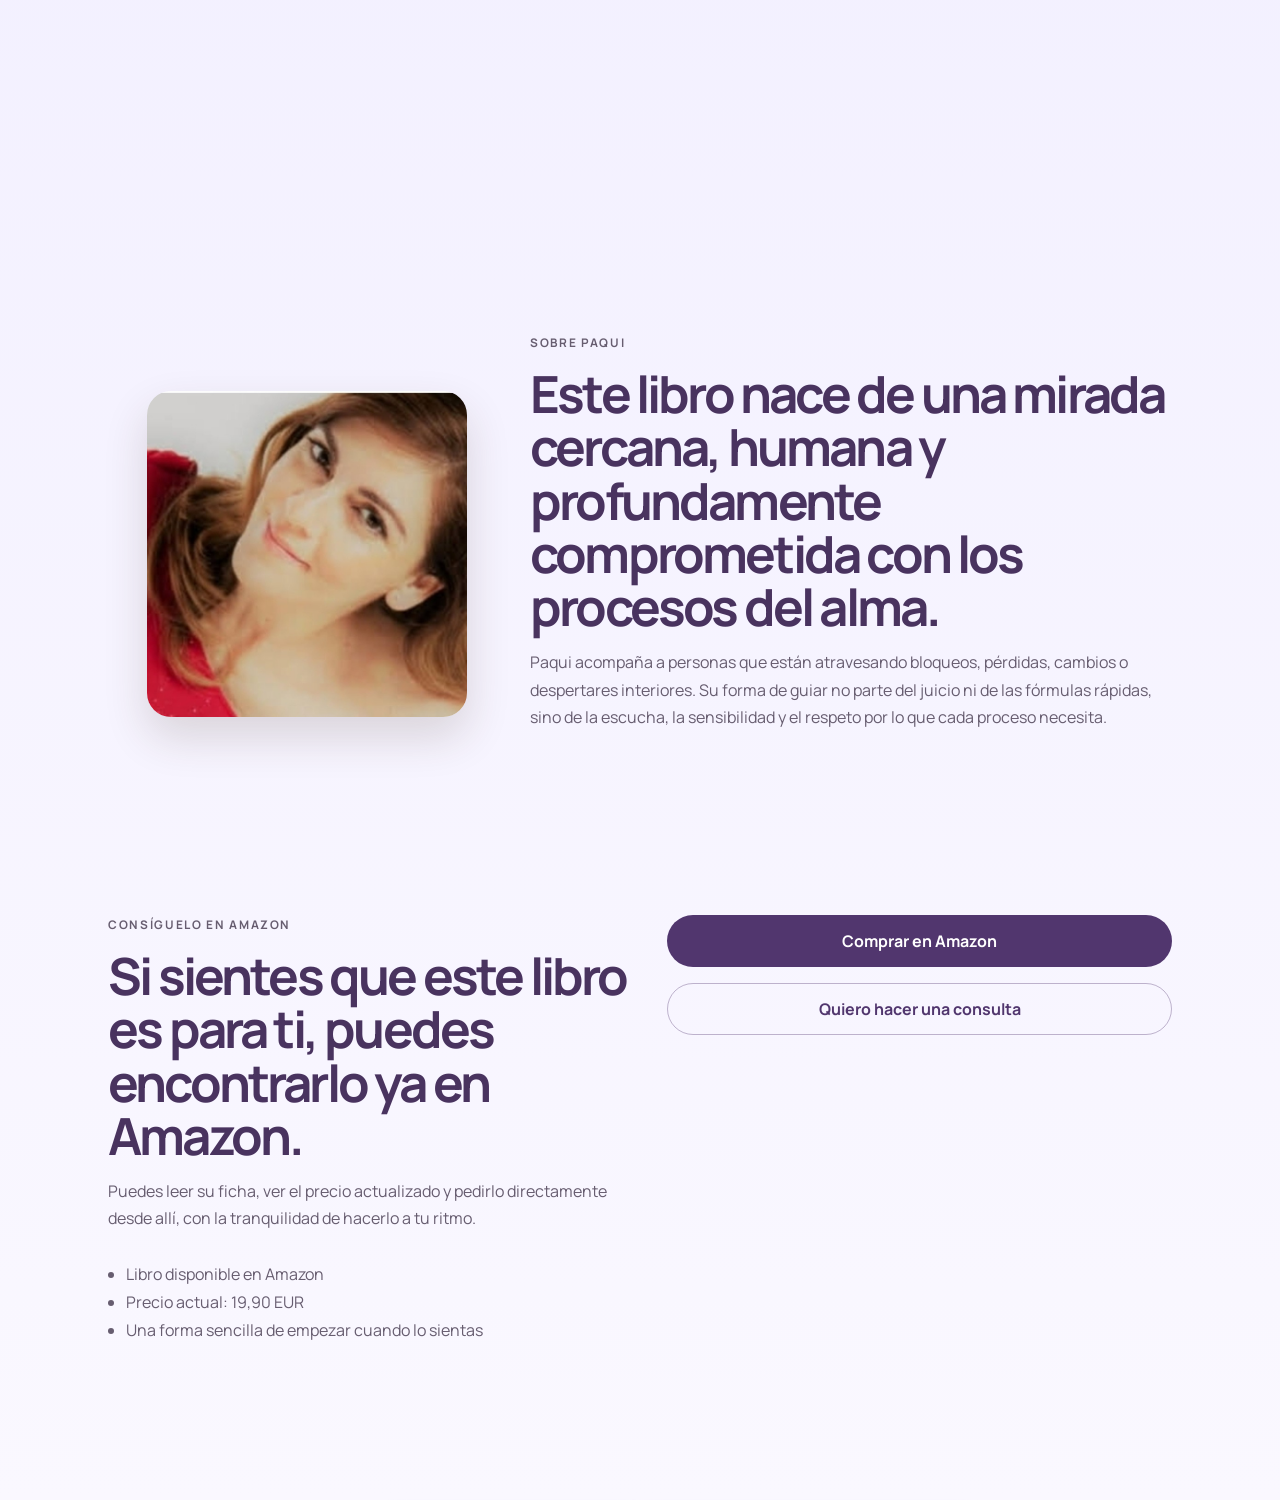
==== commit 9287f442: "Refine sensitive language in site copy" ====
--- a/libro.html
+++ b/libro.html
@@ -37,8 +37,8 @@
           <p class="eyebrow">Un primer paso suave para volver a ti</p>
           <h1>Si estás atravesando dolor, vacío o confusión, este libro puede ayudarte a entender lo que estás viviendo</h1>
           <p class="hero-text">
-            <em>El viaje del alma</em> nace para acompañar a personas que sienten que algo dentro se ha roto,
-            se ha apagado o se ha perdido por el camino. Es una lectura para darte comprensión, consuelo y una forma
+            <em>El viaje del alma</em> nace para acompañar a personas que sienten que algo dentro necesita ser atendido,
+            se ha apagado o se ha alejado de su centro. Es una lectura para darte comprensión, consuelo y una forma
             más amorosa de mirar tu proceso.
           </p>
           <div class="hero-actions">
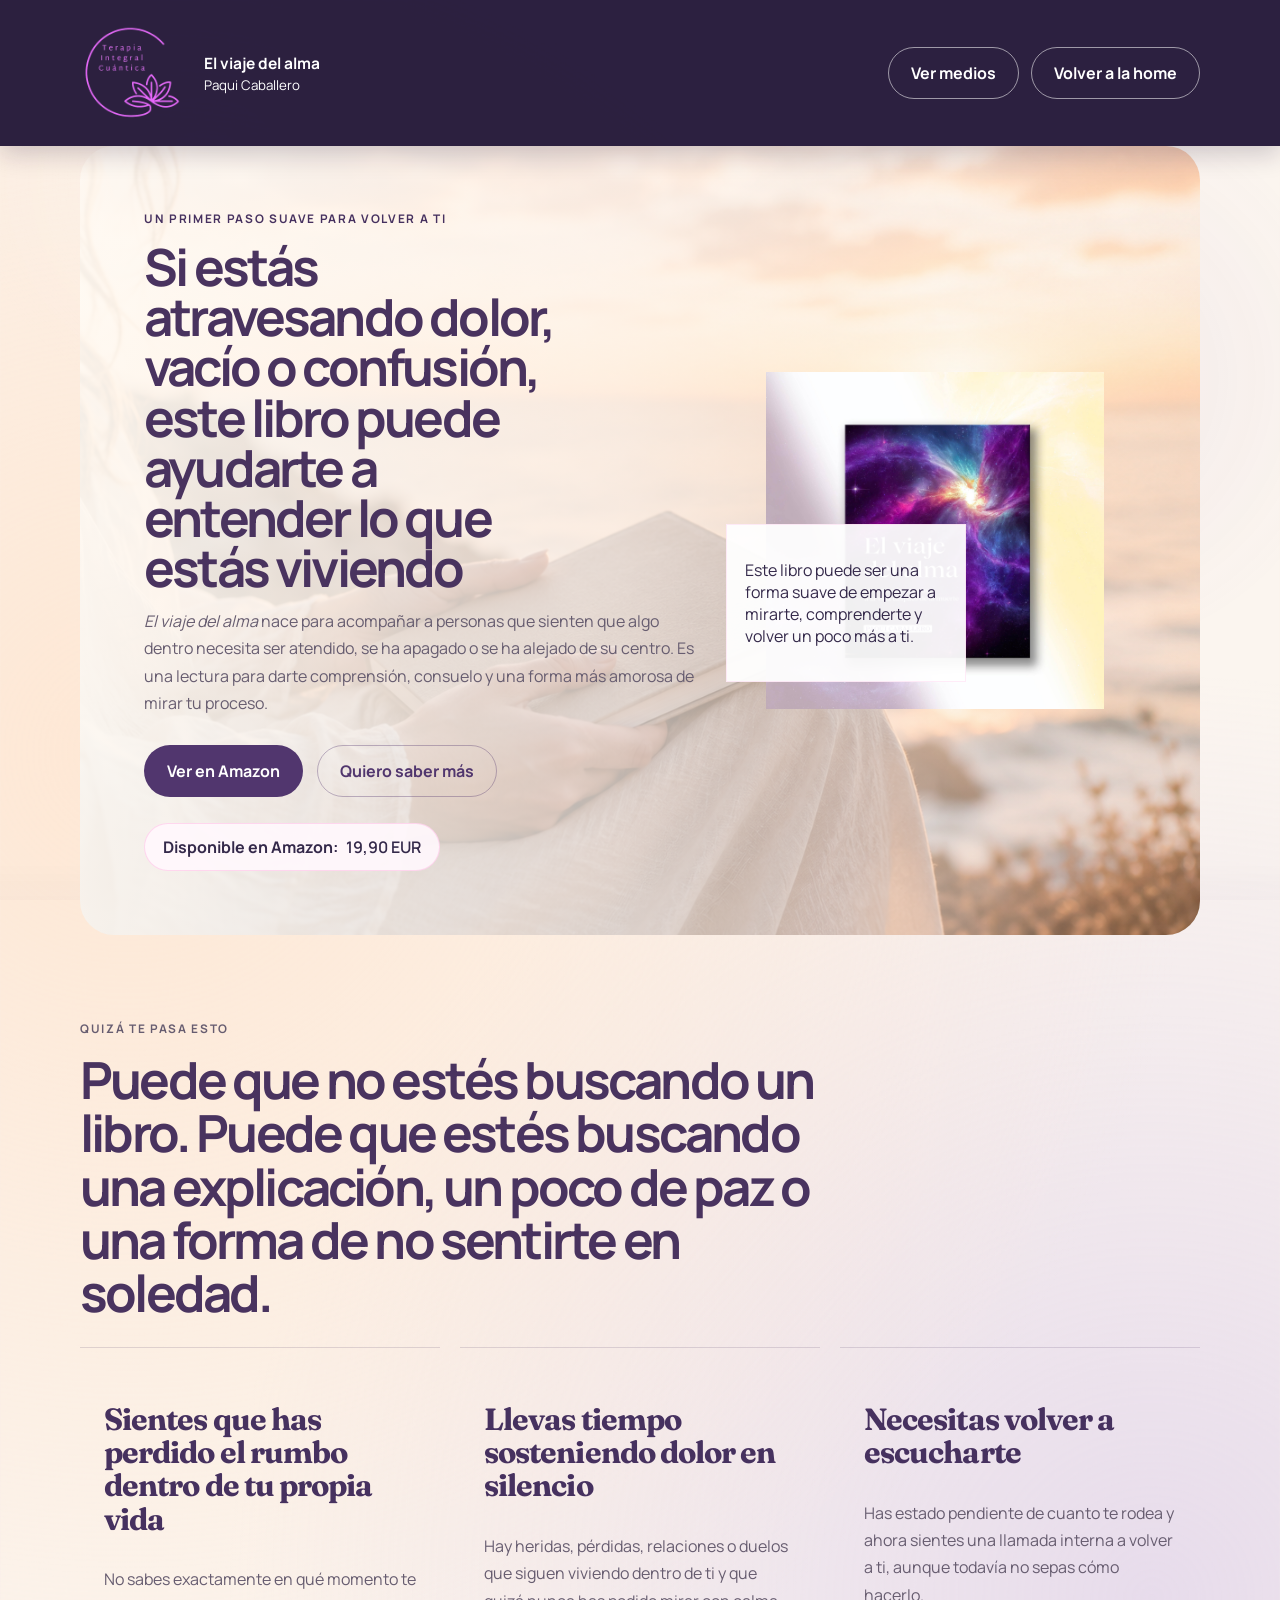
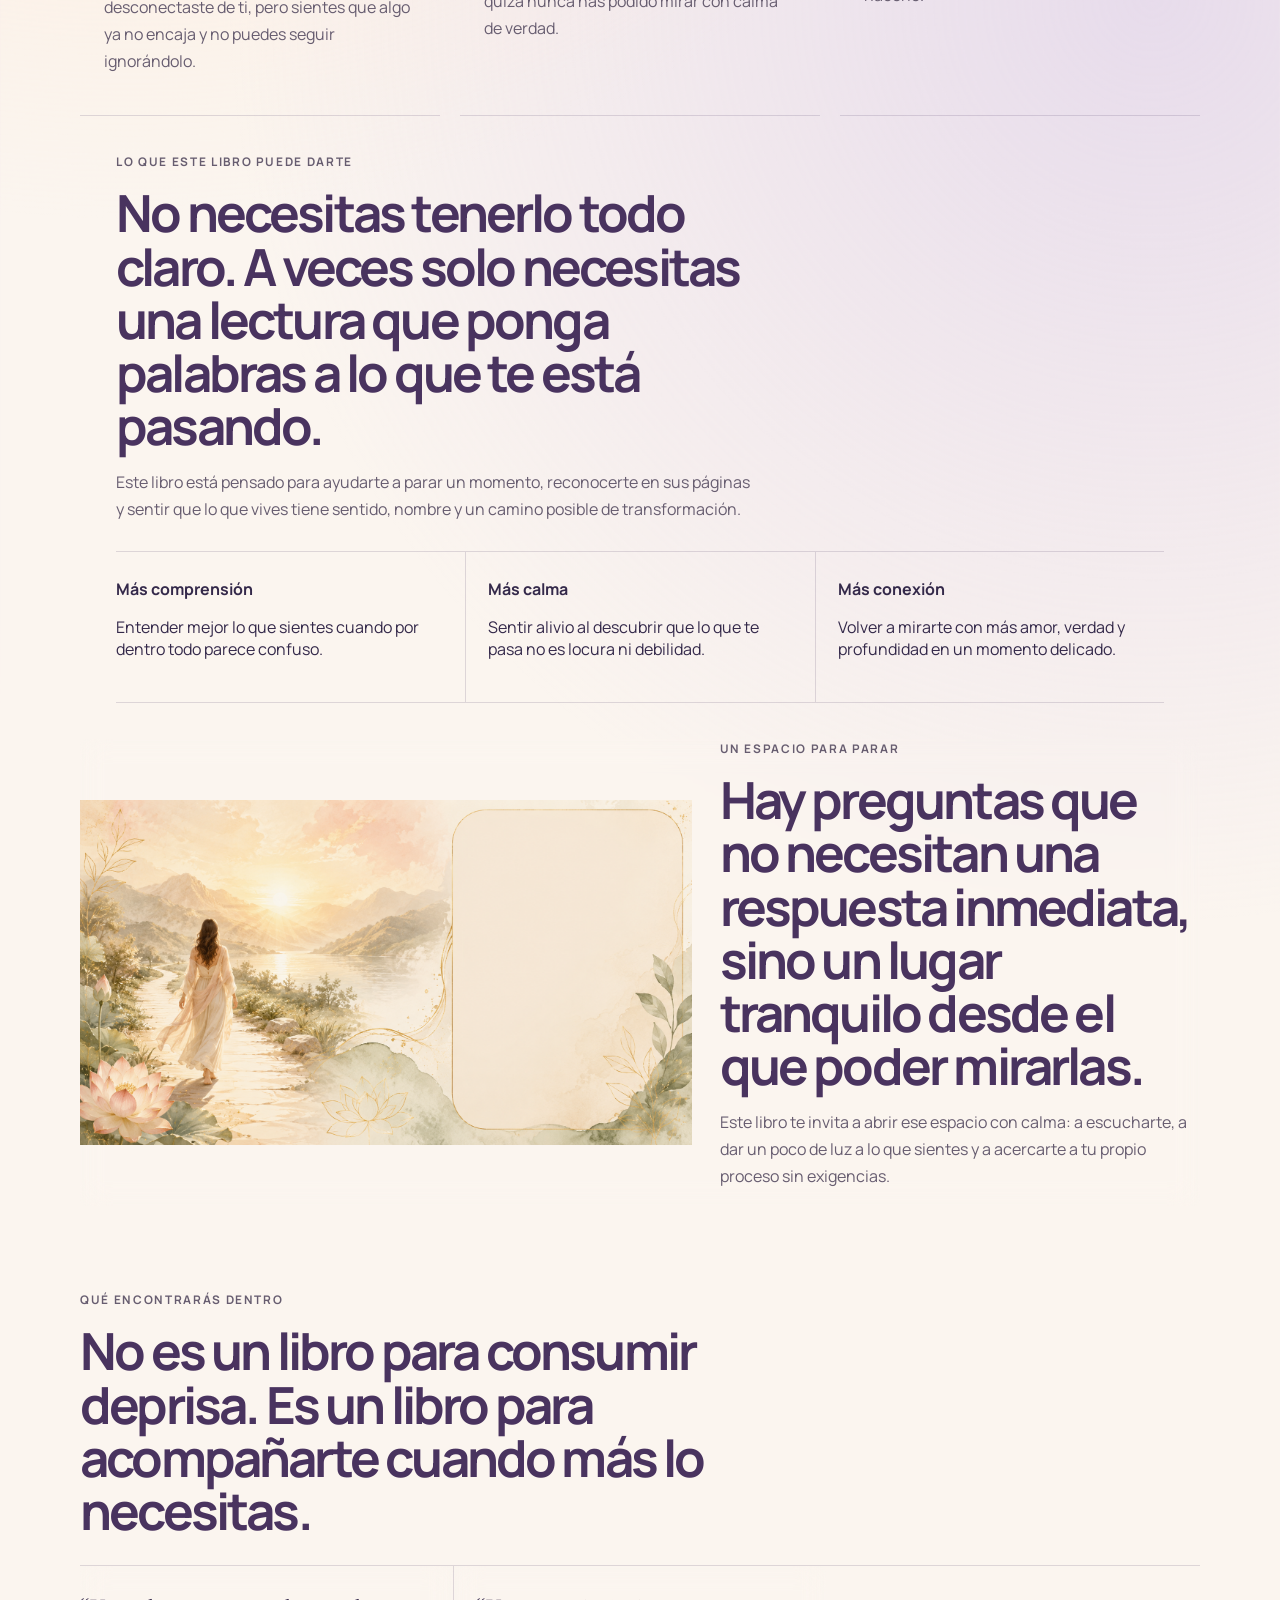
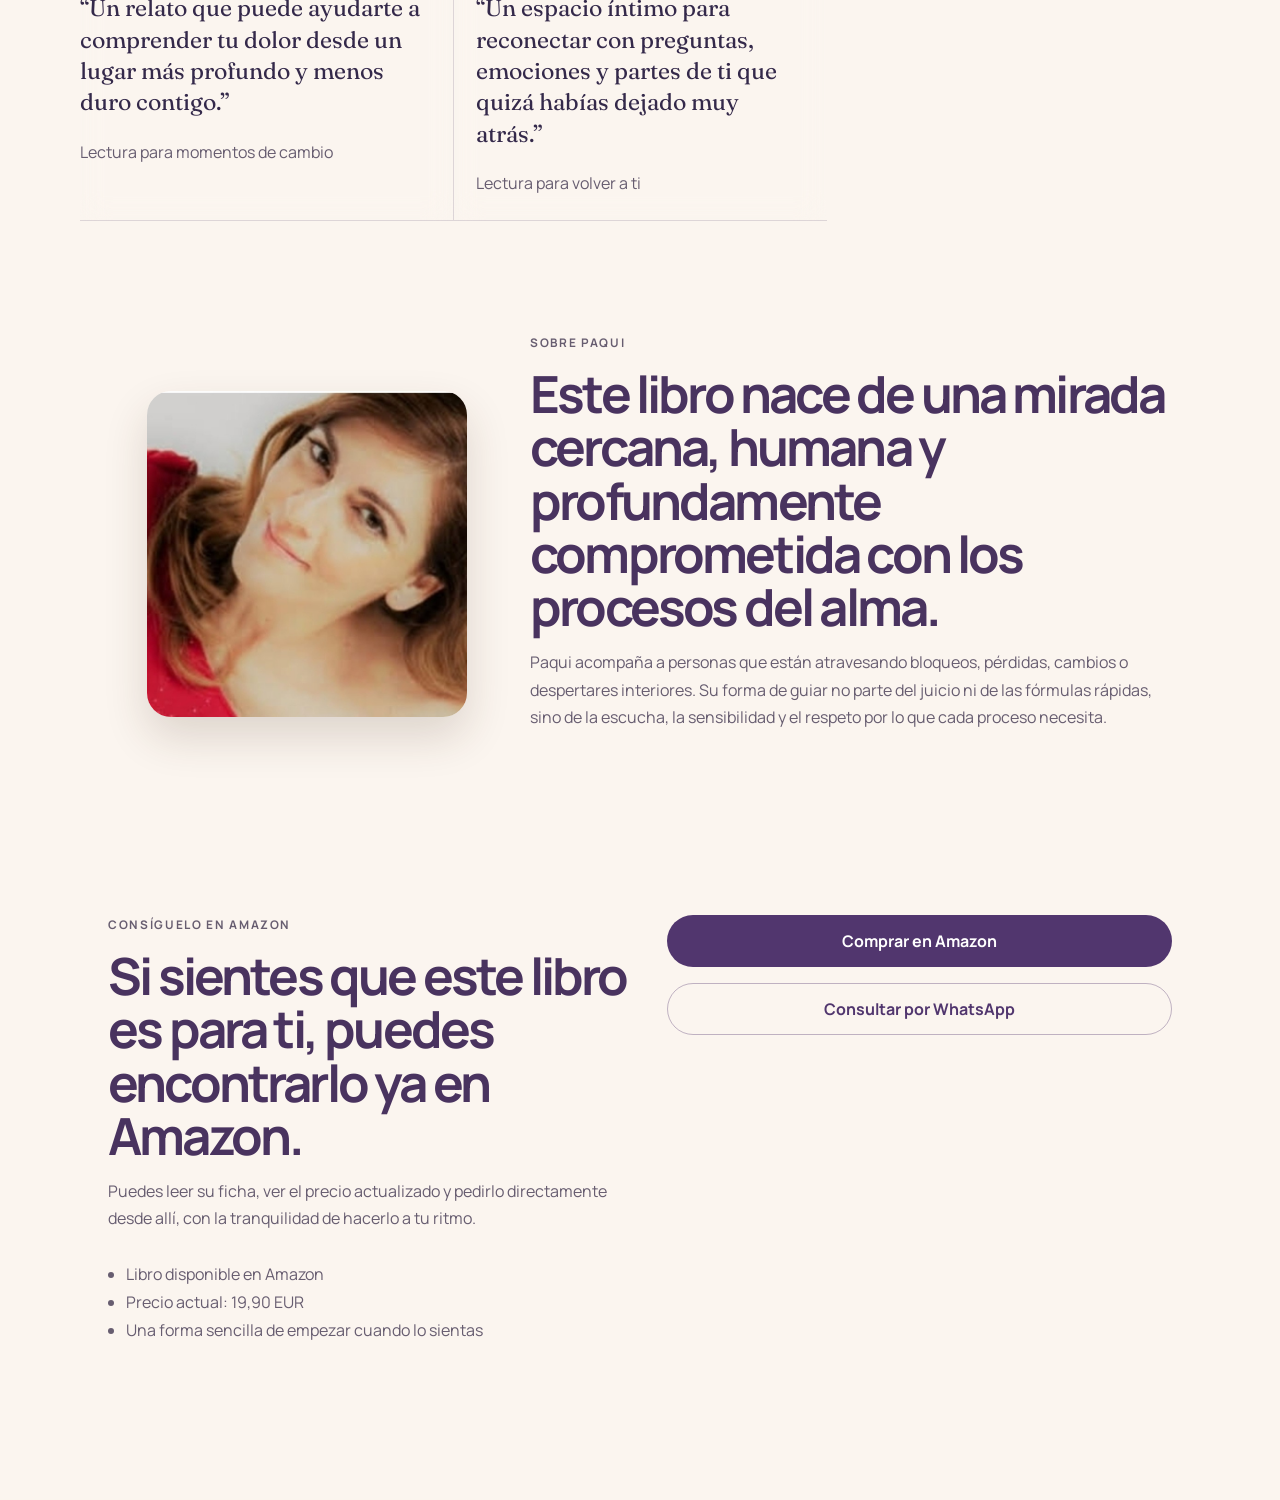
==== commit 3d24634b: "Show full circle artwork and route contact to WhatsApp" ====
--- a/libro.html
+++ b/libro.html
@@ -166,7 +166,7 @@
           </div>
           <div class="checkout-form checkout-form-static">
             <a class="button" href="https://www.amazon.es/El-viaje-del-alma-amorosa/dp/8409813076" target="_blank" rel="noreferrer">Comprar en Amazon</a>
-            <a class="button button-secondary" href="mailto:hola.terapia.integral.cuantica@gmail.com?subject=Consulta%20sobre%20el%20libro%20El%20viaje%20del%20alma">Quiero hacer una consulta</a>
+            <a class="button button-secondary" href="https://wa.me/34629202715?text=Hola%20Paqui%2C%20quiero%20hacerte%20una%20consulta%20sobre%20El%20viaje%20del%20alma." target="_blank" rel="noreferrer">Consultar por WhatsApp</a>
           </div>
         </div>
       </section>
--- a/styles.css
+++ b/styles.css
@@ -2050,3 +2050,214 @@
     flex-direction: column;
   }
 }
+
+/* Full-bleed navigation stays readable as the page moves beneath it. */
+.modern-redesign.theme-home:not(.theme-media) .site-header {
+  position: fixed;
+  top: 0;
+  left: 50%;
+  width: min(calc(100% - 32px), var(--max-width));
+  transform: translateX(-50%);
+  transition: background 180ms ease, box-shadow 180ms ease;
+}
+
+.modern-redesign.theme-home:not(.theme-media) .site-header.is-scrolled {
+  background: transparent;
+  box-shadow: none;
+}
+
+.modern-redesign.theme-home:not(.theme-media) .site-header.is-scrolled::before {
+  content: "";
+  position: absolute;
+  top: 0;
+  bottom: 0;
+  left: 50%;
+  z-index: -1;
+  width: 100vw;
+  background: rgba(36, 23, 57, 0.94);
+  box-shadow: 0 10px 28px rgba(31, 17, 48, 0.22);
+  transform: translateX(-50%);
+}
+
+.modern-redesign .site-header.simple {
+  position: sticky;
+  top: 0;
+  z-index: 20;
+  background: rgba(251, 245, 239, 0.94);
+  box-shadow: 0 8px 24px rgba(52, 41, 74, 0.08);
+}
+
+/* The image overlay button uses an opaque surface on every crop. */
+.modern-redesign .visual-statement .button-light {
+  color: #ffffff;
+  background: #51366e;
+  border-color: #51366e;
+  text-shadow: none;
+}
+
+.modern-redesign .visual-statement .button-light:hover,
+.modern-redesign .visual-statement .button-light:focus-visible {
+  color: #ffffff;
+  background: #39234f;
+}
+
+/* Upcoming courses form an editorial two-column feature rather than a card. */
+.modern-redesign .upcoming-course-feature {
+  display: grid;
+  grid-template-columns: minmax(0, 1fr) minmax(320px, 0.9fr);
+  gap: clamp(32px, 6vw, 84px);
+  align-items: stretch;
+  padding: 34px 0;
+  border-top: 1px solid var(--line);
+  border-bottom: 1px solid var(--line);
+}
+
+.modern-redesign .upcoming-course-feature .section-heading {
+  align-self: center;
+  margin: 0;
+}
+
+.modern-redesign .course-feature-image {
+  min-height: 360px;
+  margin: 0;
+  overflow: hidden;
+  border-radius: 0;
+}
+
+.modern-redesign .course-feature-image img {
+  width: 100%;
+  max-width: none;
+  height: 100%;
+  display: block;
+  object-fit: cover;
+  object-position: center;
+  transform: none;
+}
+
+@media (max-width: 720px) {
+  .modern-redesign.theme-home:not(.theme-media) .site-header {
+    width: calc(100% - 20px);
+    padding: 12px 0;
+    border-radius: 0;
+  }
+
+  .modern-redesign.theme-home:not(.theme-media) .site-header.is-scrolled {
+    padding-right: 12px;
+    padding-left: 12px;
+  }
+
+  .modern-redesign .upcoming-course-feature {
+    grid-template-columns: 1fr;
+    gap: 28px;
+    padding: 28px 0;
+  }
+
+  .modern-redesign .course-feature-image {
+    min-height: 260px;
+  }
+}
+
+/* Show the complete Circle of the Soul artwork without the legacy crop. */
+.modern-redesign .circle-soul-image {
+  height: auto;
+  aspect-ratio: 1 / 1;
+  background: rgba(255, 255, 255, 0.34);
+}
+
+.modern-redesign .circle-soul-image img {
+  width: 100%;
+  max-width: none;
+  height: 100%;
+  display: block;
+  object-fit: contain;
+  object-position: center;
+  transform: none;
+}
+
+/* The book page shares the same lilac-and-cream atmosphere as the home. */
+body.modern-redesign.theme-book {
+  background:
+    radial-gradient(circle at 10% 16%, rgba(255, 226, 202, 0.72), transparent 26%),
+    radial-gradient(circle at 90% 34%, rgba(206, 188, 231, 0.44), transparent 28%),
+    #fbf5ef;
+}
+
+body.modern-redesign.theme-book::before {
+  background:
+    radial-gradient(circle at 16% 20%, rgba(255, 255, 255, 0.3), transparent 18%),
+    radial-gradient(circle at 84% 42%, rgba(163, 130, 203, 0.12), transparent 24%),
+    linear-gradient(transparent 95%, rgba(70, 49, 95, 0.025) 100%);
+}
+
+/* Keep the book navigation content aligned while its colour spans the viewport. */
+.modern-redesign.theme-book .site-header.simple {
+  background: transparent;
+  box-shadow: none;
+}
+
+.modern-redesign.theme-book .site-header.simple::before {
+  content: "";
+  position: absolute;
+  top: 0;
+  bottom: 0;
+  left: 50%;
+  z-index: -1;
+  width: 100vw;
+  background: rgba(36, 23, 57, 0.96);
+  box-shadow: 0 8px 24px rgba(31, 17, 48, 0.2);
+  transform: translateX(-50%);
+}
+
+.modern-redesign.theme-book .site-header.simple .brand,
+.modern-redesign.theme-book .site-header.simple .brand-copy small,
+.modern-redesign.theme-book .site-header.simple .button-ghost {
+  color: #ffffff;
+}
+
+.modern-redesign.theme-book .site-header.simple .button-ghost {
+  border-color: rgba(255, 255, 255, 0.54);
+}
+
+/* Media shares the same visual atmosphere and full-width navigation. */
+body.modern-redesign.theme-media {
+  background:
+    radial-gradient(circle at 10% 16%, rgba(255, 226, 202, 0.72), transparent 26%),
+    radial-gradient(circle at 90% 34%, rgba(206, 188, 231, 0.44), transparent 28%),
+    #fbf5ef;
+}
+
+body.modern-redesign.theme-media::before {
+  background:
+    radial-gradient(circle at 16% 20%, rgba(255, 255, 255, 0.3), transparent 18%),
+    radial-gradient(circle at 84% 42%, rgba(163, 130, 203, 0.12), transparent 24%),
+    linear-gradient(transparent 95%, rgba(70, 49, 95, 0.025) 100%);
+}
+
+.modern-redesign.theme-media .site-header.simple {
+  background: transparent;
+  box-shadow: none;
+}
+
+.modern-redesign.theme-media .site-header.simple::before {
+  content: "";
+  position: absolute;
+  top: 0;
+  bottom: 0;
+  left: 50%;
+  z-index: -1;
+  width: 100vw;
+  background: rgba(36, 23, 57, 0.96);
+  box-shadow: 0 8px 24px rgba(31, 17, 48, 0.2);
+  transform: translateX(-50%);
+}
+
+.modern-redesign.theme-media .site-header.simple .brand,
+.modern-redesign.theme-media .site-header.simple .brand-copy small,
+.modern-redesign.theme-media .site-header.simple .site-nav a,
+.modern-redesign.theme-media .site-header.simple .button-ghost {
+  color: #ffffff;
+}
+
+.modern-redesign.theme-media .site-header.simple .button-ghost {
+  border-color: rgba(255, 255, 255, 0.54);
+}
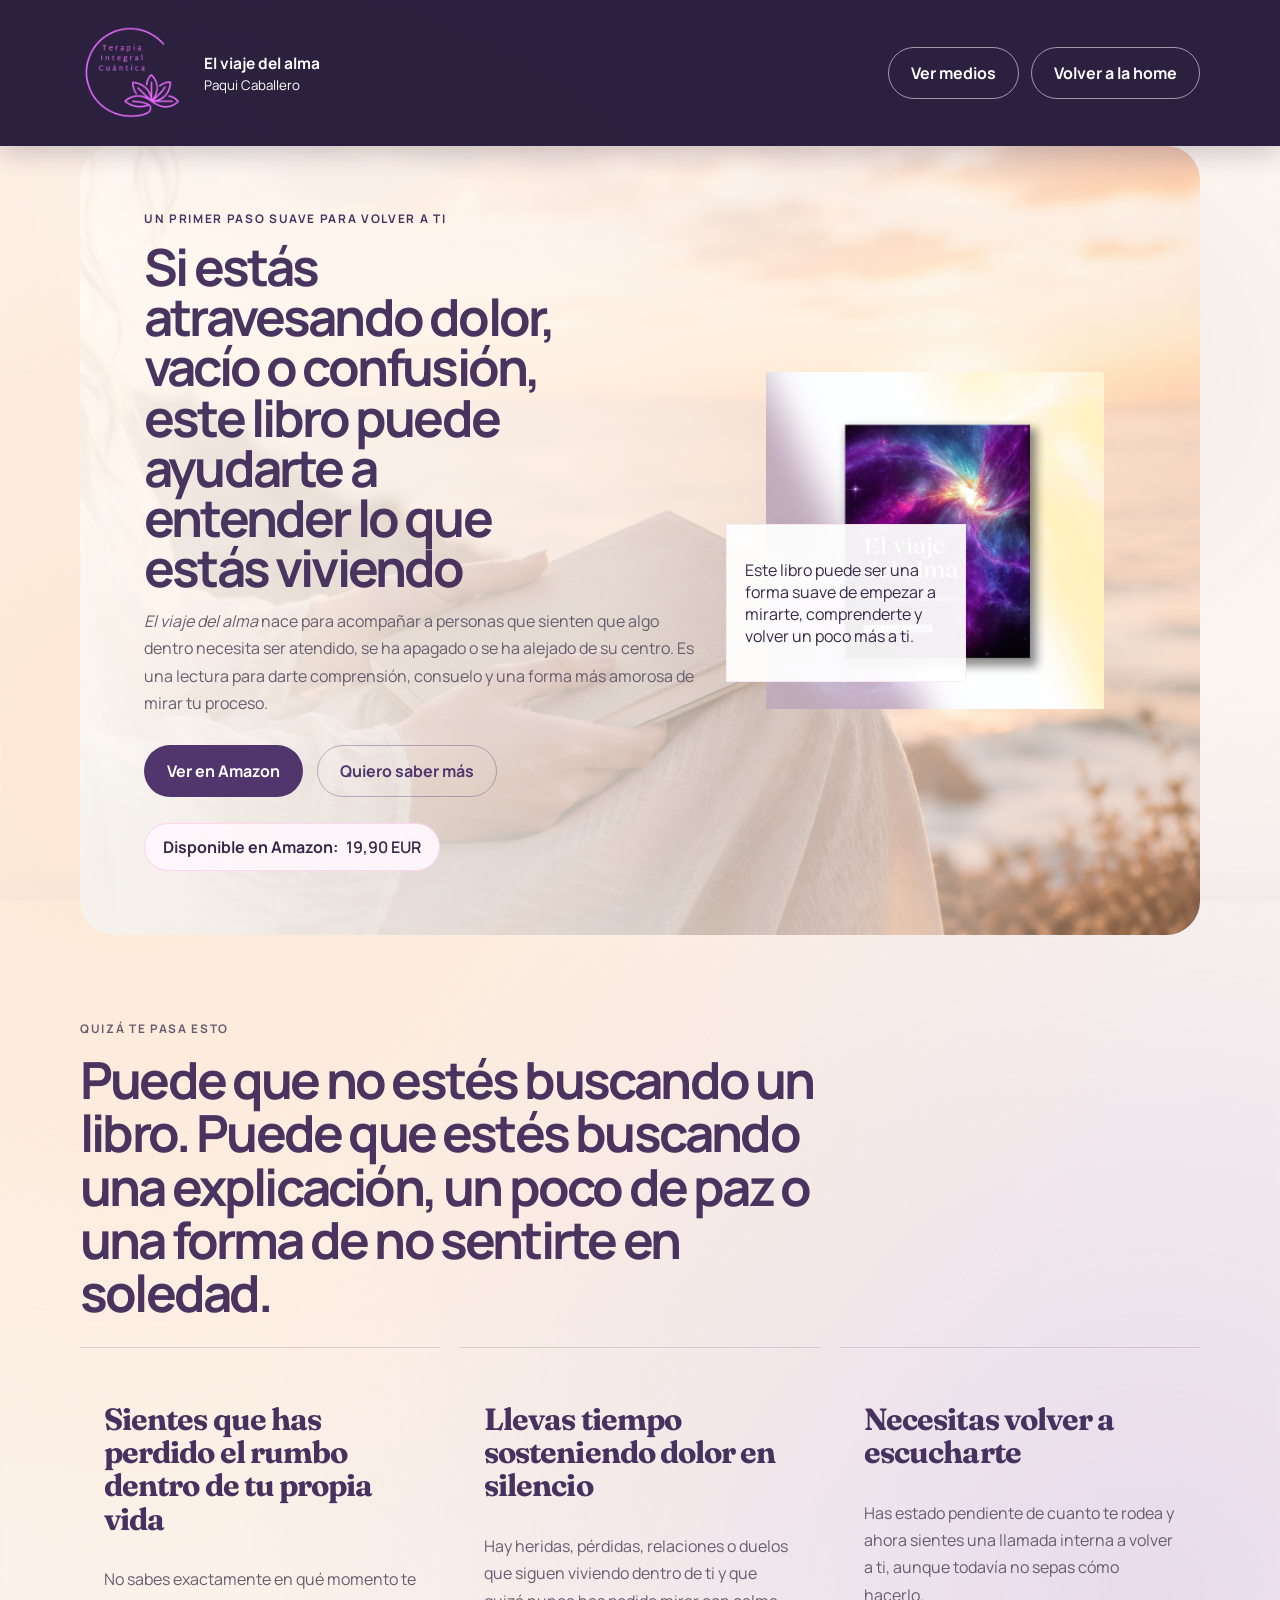
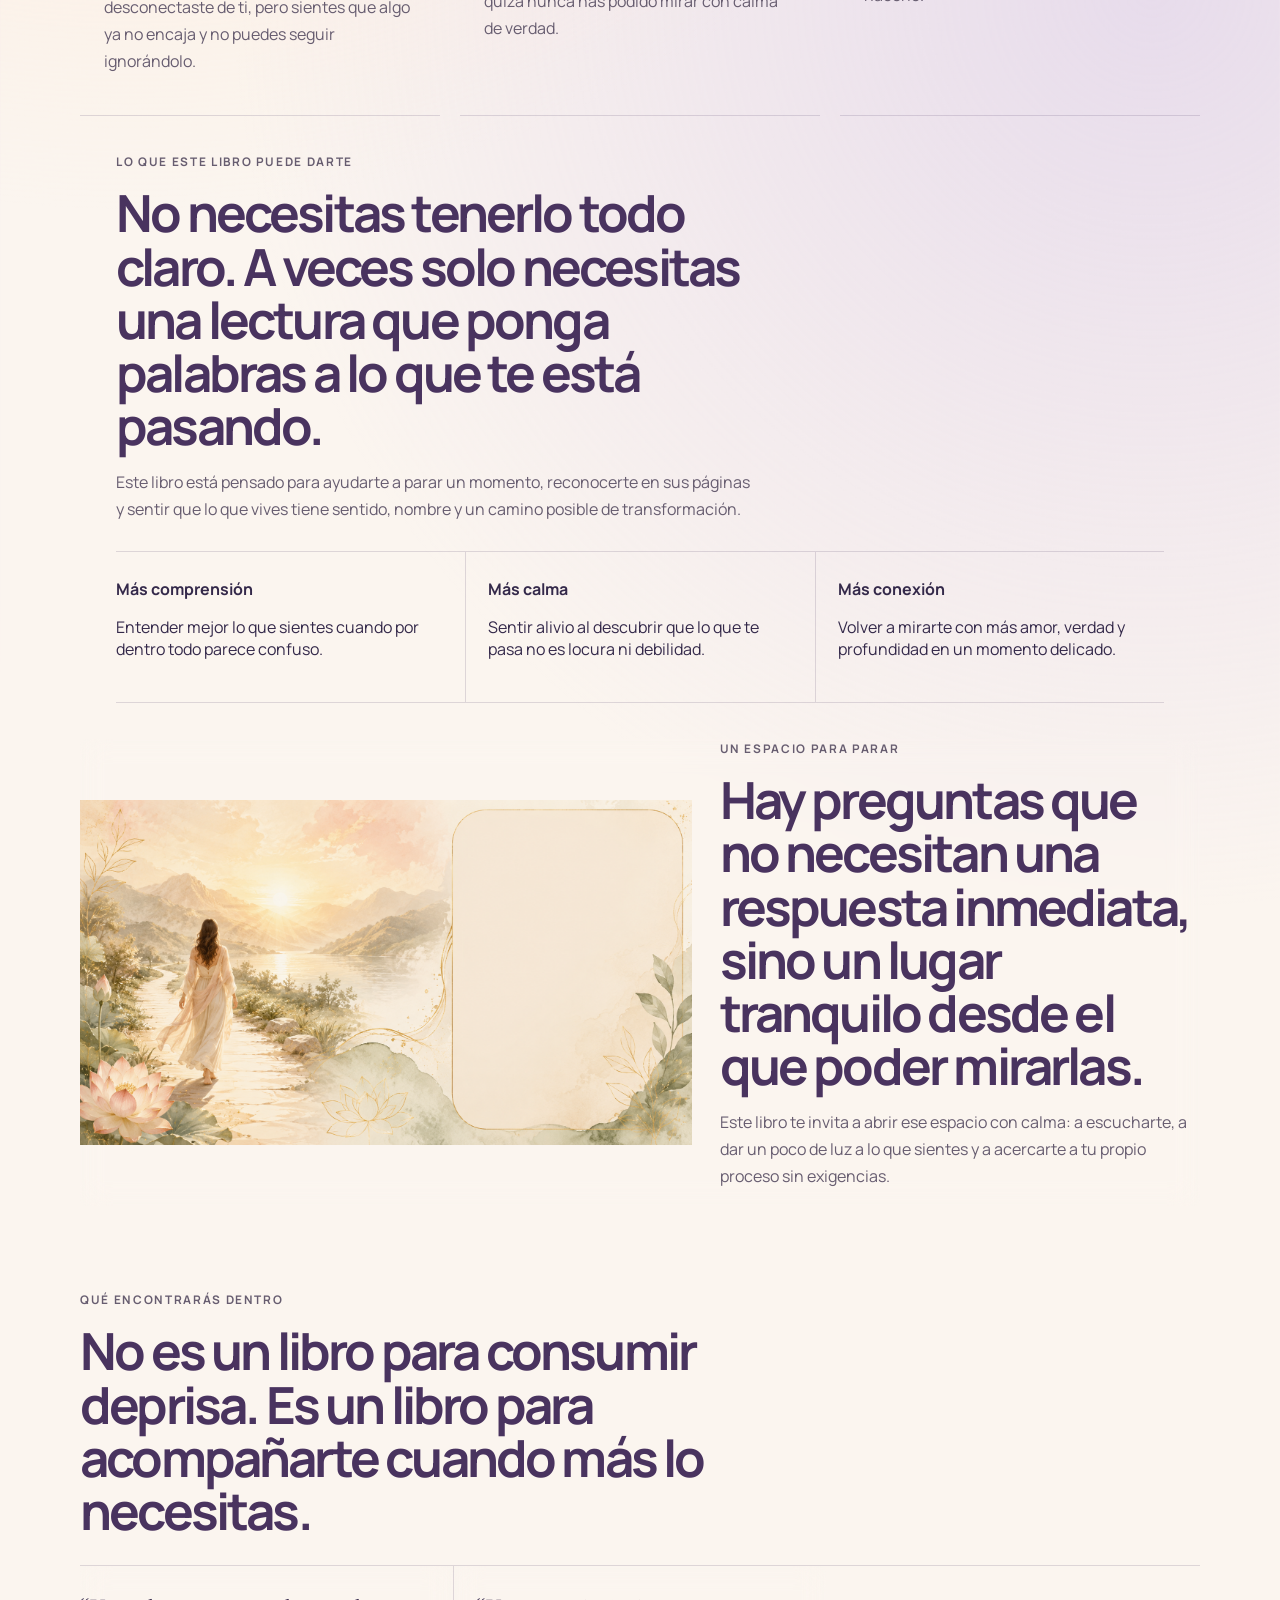
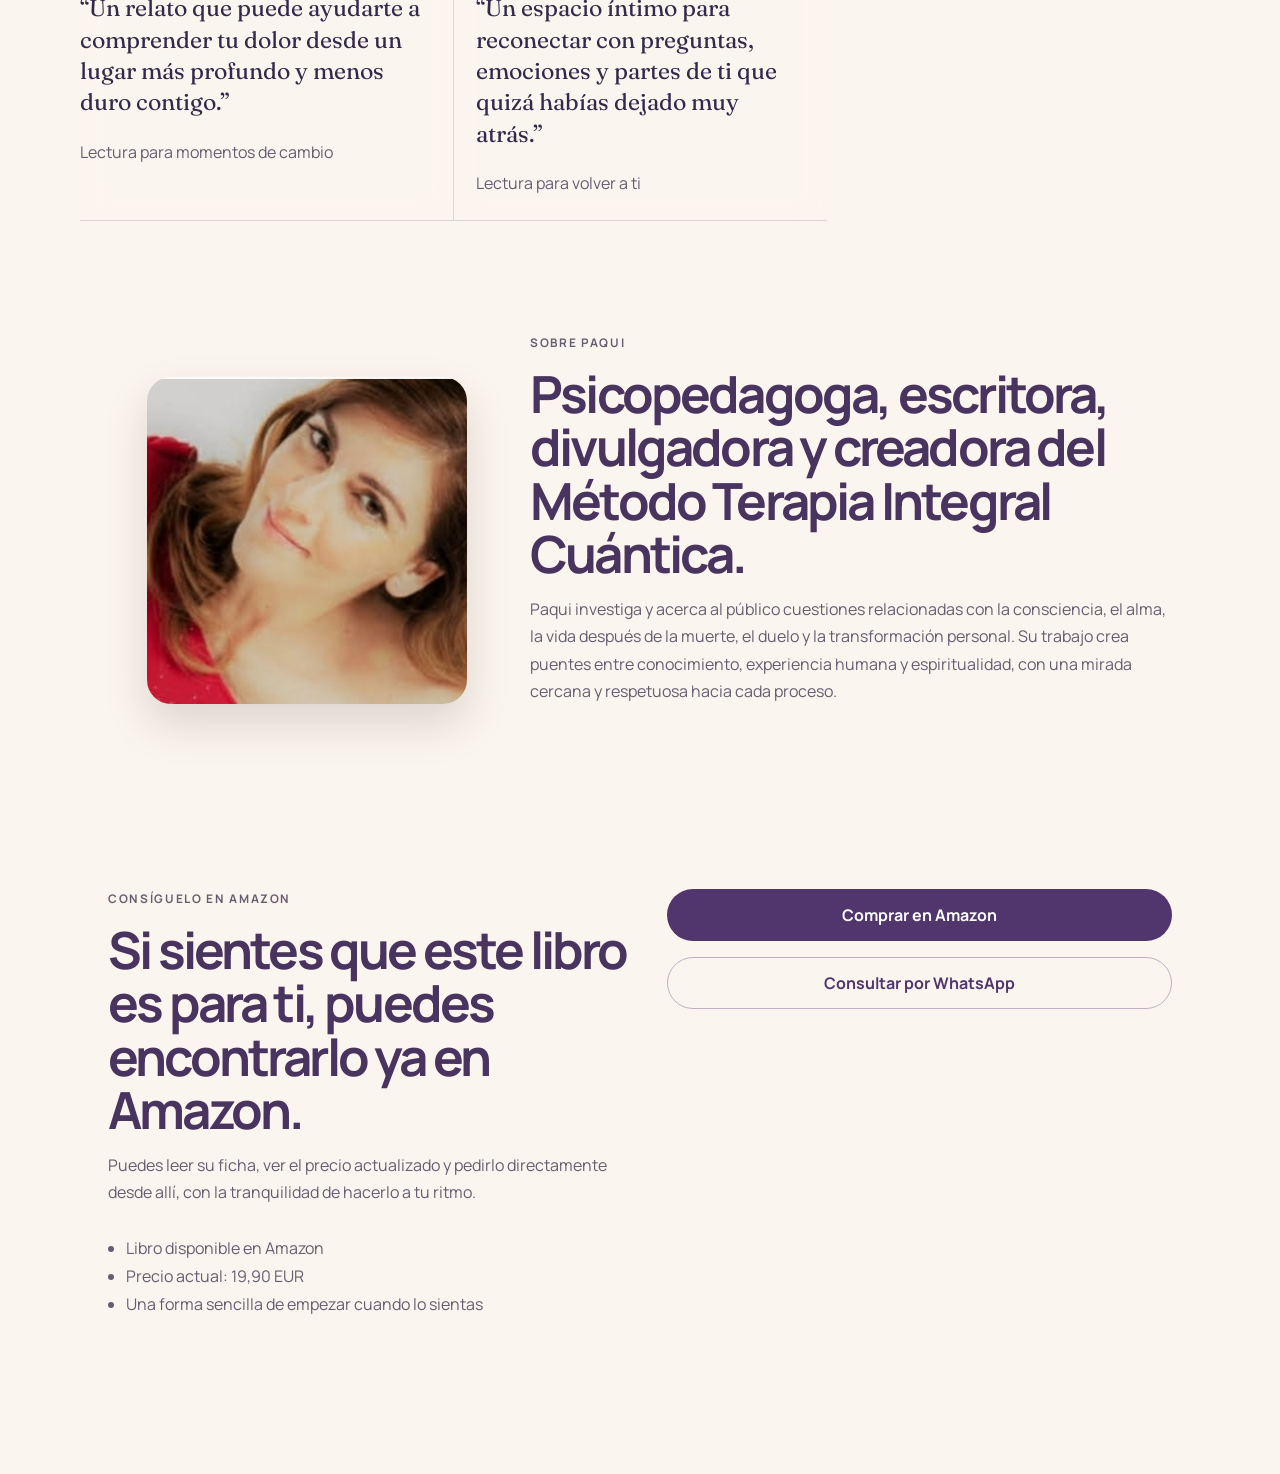
==== commit af7bd06e: "Add professional bio and new media interviews" ====
--- a/libro.html
+++ b/libro.html
@@ -142,11 +142,11 @@
           </div>
           <div class="author-feature-copy section-heading narrow">
             <p class="eyebrow">Sobre Paqui</p>
-            <h2>Este libro nace de una mirada cercana, humana y profundamente comprometida con los procesos del alma.</h2>
+            <h2>Psicopedagoga, escritora, divulgadora y creadora del Método Terapia Integral Cuántica.</h2>
             <p>
-              Paqui acompaña a personas que están atravesando bloqueos, pérdidas, cambios o despertares interiores.
-              Su forma de guiar no parte del juicio ni de las fórmulas rápidas, sino de la escucha, la sensibilidad
-              y el respeto por lo que cada proceso necesita.
+              Paqui investiga y acerca al público cuestiones relacionadas con la consciencia, el alma, la vida después de la muerte,
+              el duelo y la transformación personal. Su trabajo crea puentes entre conocimiento, experiencia humana y espiritualidad,
+              con una mirada cercana y respetuosa hacia cada proceso.
             </p>
           </div>
         </div>
